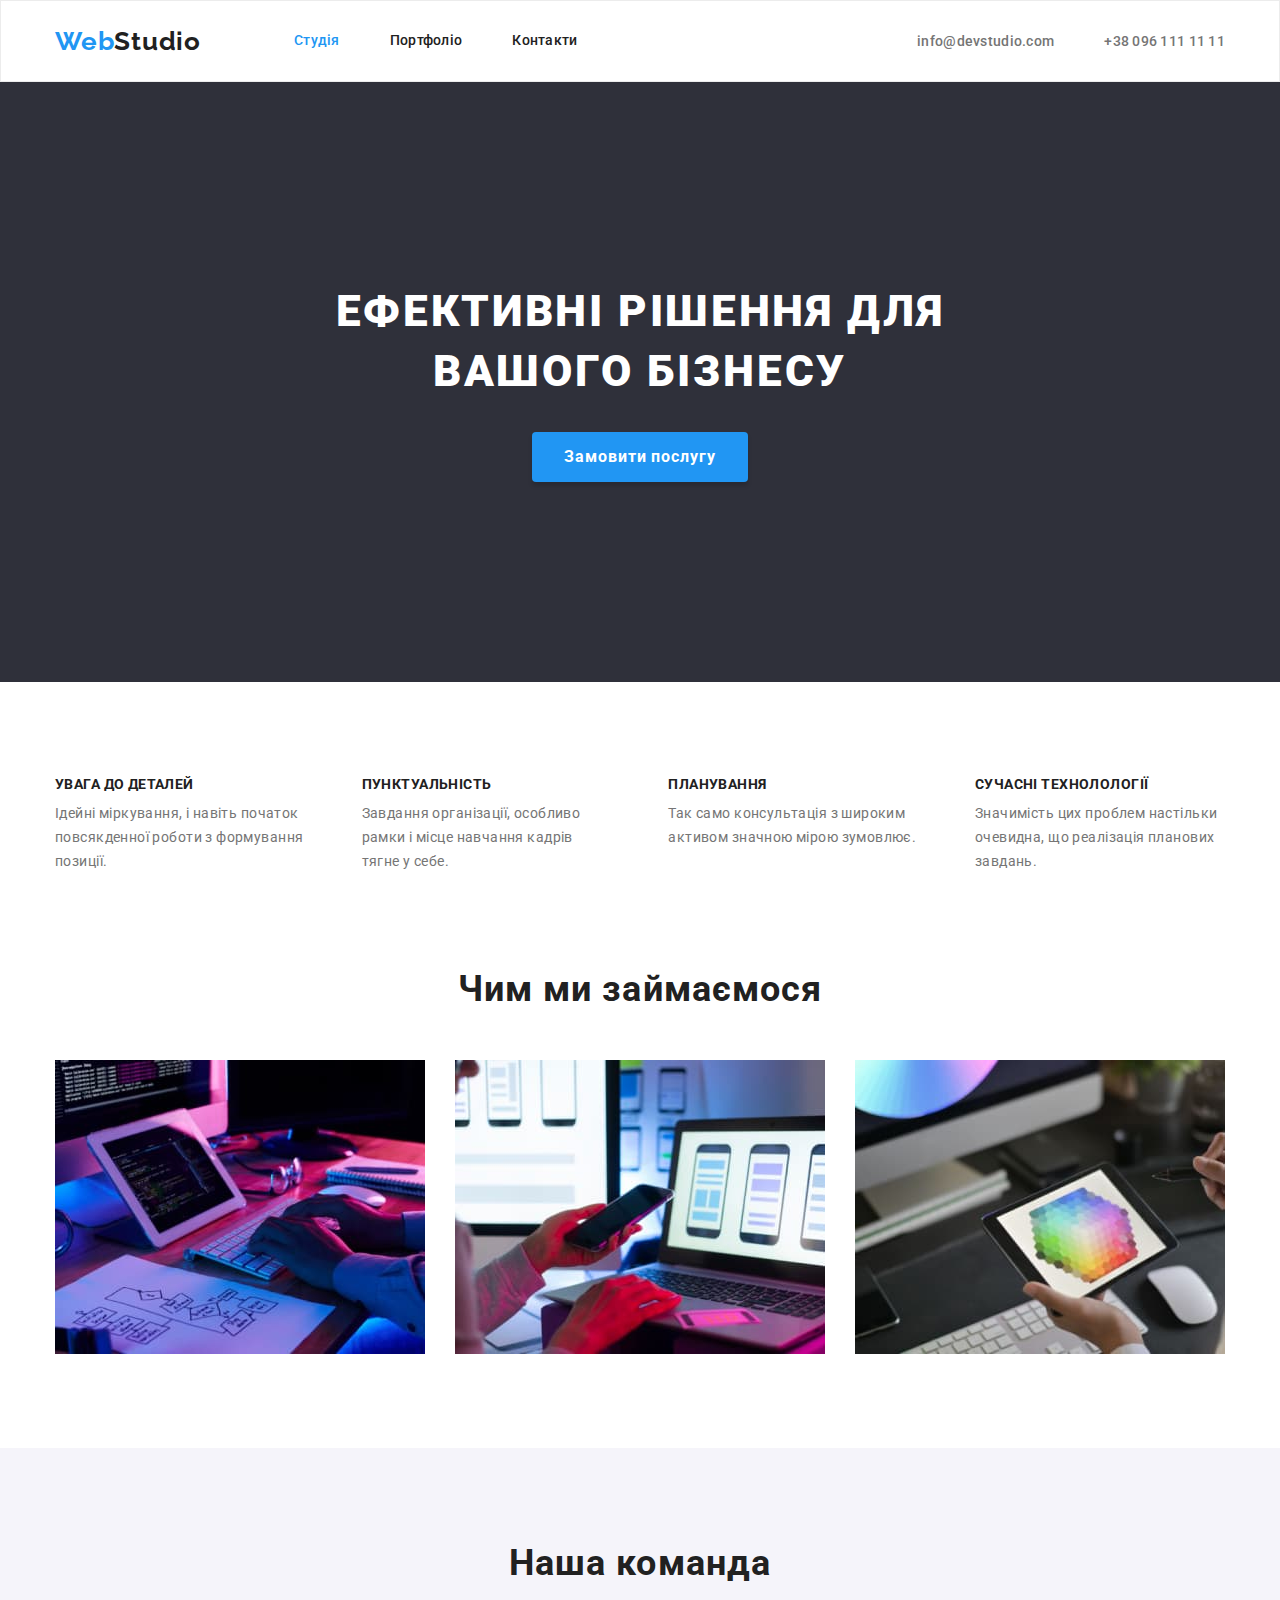
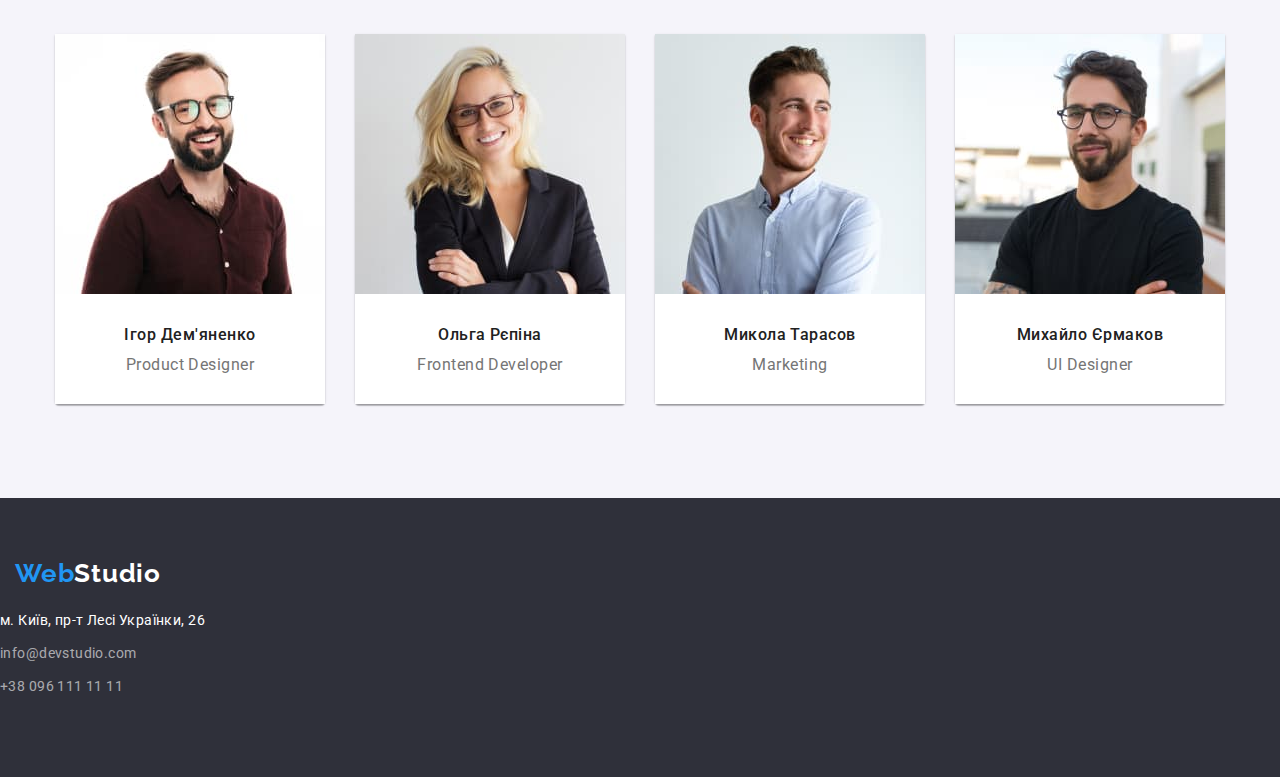
==== index.html @ 44d8d5f9 "Clone repo" ====
<!DOCTYPE html>
<html lang="uk">
  <head>
    <meta charset="UTF-8" />
    <meta http-equiv="X-UA-Compatible" content="IE=edge" />
    <meta name="viewport" content="width=device-width, initial-scale=1.0" />
    <title>WebStudio</title>
    <link rel="preconnect" href="https://fonts.googleapis.com" />
    <link rel="preconnect" href="https://fonts.gstatic.com" crossorigin />
    <link
      href="https://fonts.googleapis.com/css2?family=DotGothic16&family=PT+Sans+Narrow:wght@400;700&family=Raleway:wght@700&family=Roboto:wght@400;500;700;900&display=swap"
      rel="stylesheet"
    />
    <link
      rel="stylesheet"
      href="https://cdnjs.cloudflare.com/ajax/libs/modern-normalize/1.1.0/modern-normalize.min.css"
    />
    <link rel="stylesheet" href="./css/styles.css" />
  </head>

  <body>
    <!-- Шапка сайта -->
    <header class="page-header">
      <div class="container">
        <nav class="site-nav">
          <!-- Логотип -->
          <a href="./index.html" class="site-nav-logo"
            >Web<span class="site-nav-logo-studio">Studio</span></a
          >
          <!-- Навигация сайта-->
          <ul class="site-nav-list list">
            <li class="site-nav-item">
              <a href="./index.html" class="link current">Студія</a>
            </li>
            <li class="site-nav-item"><a href="./portfolio.html" class="link">Портфоліо</a></li>
            <li class="site-nav-item"><a href="/" class="link">Контакти</a></li>
          </ul>
        </nav>
        <!-- Контакты -->
        <ul class="contact-list list">
          <li class="contact-list-item">
            <a href="mailto:info@devstudio.com" class="link">info@devstudio.com</a>
          </li>
          <li class="contact-list-item">
            <a href="tel:+380961111111" class="link">+38 096 111 11 11</a>
          </li>
        </ul>
      </div>
    </header>

    <main>
      <!-- Герой -->

      <section class="hero">
        <div class="container">
          <h1 class="section-title">Ефективні рішення для вашого бізнесу</h1>
          <button type="button" class="hero-button">Замовити послугу</button>
        </div>
      </section>

      <!-- Преимущества -->

      <section class="benefits">
        <div class="container">
          <h2 class="section-title visually-hidden">Наші переваги</h2>
          <ul class="benefits-list list">
            <li class="benefits-item">
              <h3 class="title">Увага до деталей</h3>
              <p class="descr">
                Ідейні міркування, і навіть початок повсякденної роботи з формування позиції.
              </p>
            </li>
            <li class="benefits-item">
              <h3 class="title">Пунктуальність</h3>
              <p class="descr">
                Завдання організації, особливо рамки і місце навчання кадрів тягне у себе.
              </p>
            </li>
            <li class="benefits-item">
              <h3 class="title">Планування</h3>
              <p class="descr">Так само консультація з широким активом значною мірою зумовлює.</p>
            </li>
            <li class="benefits-item">
              <h3 class="title">Сучасні Технолології</h3>
              <p class="descr">
                Значимість цих проблем настільки очевидна, що реалізація планових завдань.
              </p>
            </li>
          </ul>
        </div>
      </section>

      <!-- О нас -->

      <section class="about">
        <div class="container">
          <h2 class="section-title">Чим ми займаємося</h2>
          <ul class="about-list list">
            <li>
              <img src="./images/img.jpg" width="370" alt="чоловік пише код" />
            </li>
            <li>
              <img src="./images/img1.jpg" width="370" alt="мобільні інтерфейси" />
            </li>
            <li>
              <img src="./images/img2.jpg" width="370" alt="людина обірає колір" />
            </li>
          </ul>
        </div>
      </section>

      <!-- Команда -->

      <section class="team">
        <div class="container">
          <h2 class="section-title">Наша команда</h2>
          <ul class="team-list list">
            <li class="team-list-item">
              <img
                src="./images/photo-team.jpg"
                class="team-img"
                width="270"
                alt="Ігор Дем'яненко"
              />
              <div class="team-card-text">
                <h3 class="title">Ігор Дем'яненко</h3>
                <p class="descr" lang="en">Product Designer</p>
              </div>
            </li>

            <li class="team-list-item">
              <img src="./images/photo-team1.jpg" class="team-img" width="270" alt="Ольга Рєпіна" />
              <div class="team-card-text">
                <h3 class="title">Ольга Рєпіна</h3>
                <p class="descr" lang="en">Frontend Developer</p>
              </div>
            </li>

            <li class="team-list-item">
              <img
                src="./images/photo-team2.jpg"
                class="team-img"
                width="270"
                alt="Микола Тарасов"
              />
              <div class="team-card-text">
                <h3 class="title">Микола Тарасов</h3>
                <p class="descr" lang="en">Marketing</p>
              </div>
            </li>

            <li class="team-list-item">
              <img
                src="./images/photo-team3.jpg"
                class="team-img"
                width="270"
                alt="Михайло Єрмаков"
              />
              <div class="team-card-text">
                <h3 class="title">Михайло Єрмаков</h3>
                <p class="descr" lang="en">UI Designer</p>
              </div>
            </li>
          </ul>
        </div>
      </section>
    </main>

    <!-- Подвал сайта -->

    <footer class="footer">
      <di v class="container">
        <a href="./index.html" class="footer-logo"
          >Web<span class="footer-logo-studio">Studio</span></a
        >
        <address class="address">
          <ul class="footer-nav-list list">
            <li class="footer-nav-item">
              <a
                href="https://goo.gl/maps/Brkv2MQzdbHGvLkJ7"
                target="_blank"
                rel="noopener noreferrer nofollow"
                class="link-address link"
                >м. Київ, пр-т Лесі Українки, 26</a
              >
            </li>
            <li class="footer-nav-item">
              <a class="link" href="mailto:info@devstudio.com">info@devstudio.com</a>
            </li>
            <li class="footer-nav-item">
              <a class="link" href="tel:+380961111111">+38 096 111 11 11</a>
            </li>
          </ul>
        </address>
      </div>
    </footer>
  </body>
</html>
---- css/styles.css ----
:root {
  --primary-bg-color--: #ffffff;
  --primary-text-color--: #212121;
  --secondary-text-color--: #757575;
  --accent-color--: #2196f3;
  --color-hero-section--: #2f303a;
  --white-color--: #ffffff;
  --footer-bg-color--: #2f303a;
  --header-border-color--: #ececec;
  --button-hover-color--: #188ce8;
  --color-team-section--: #f5f4fa;
}

body {
  background-color: var(--primary-bg-color--);
  font-family: 'Roboto', sans-serif;
  color: var(--primary-text-color--);
}

.container {
  max-width: 100%;
  width: 1200px;
  margin: 0 auto;
  padding-left: 15px;
  padding-right: 15px;
}

.list {
  list-style-type: none;
  margin: 0;
  padding: 0;
}

img {
  display: block;
  max-width: 100%;
  height: auto;
}

/* шапка сайта */
/* лого сайта */

.page-header {
  border-bottom: var(--header-border-color--);
  border: 1px solid var(--header-border-color--);
}
.page-header .container {
  display: flex;
  align-items: center;
}

.site-nav {
  display: flex;
  align-items: center;
}

.site-nav-logo {
  color: var(--accent-color--);
  text-decoration: none;
  font-family: 'Raleway', sans-serif;
  font-weight: 700;
  font-size: 26px;
  line-height: 1.19;
  letter-spacing: 0.03em;
}
.site-nav-logo-studio {
  color: var(--primary-text-color--);
}

/* навигация сайта */
.site-nav-list {
  display: flex;
  gap: 50px;
  margin-left: 93px;
}

.site-nav-item .link {
  display: block;
  padding: 32px 0;
  text-decoration: none;
  color: var(--primary-text-color--);
  font-weight: 500;
  font-size: 14px;
  line-height: 1.14;
  letter-spacing: 0.02em;
}

/* контакты в header */
.contact-list {
  display: flex;
  gap: 50px;
  margin-left: auto;
}

.contact-list .link {
  text-decoration: none;
  font-weight: 500;
  font-size: 14px;
  line-height: 1.14;
  letter-spacing: 0.02em;
  color: var(--secondary-text-color--);
  padding: 32px 0;
}

.site-nav-list .link:hover,
.contact-list .link:hover,
.site-nav-list .link:focus,
.contact-list .link:focus {
  color: var(--accent-color--);
}
.site-nav-list .link.current {
  color: var(--accent-color--);
}

/* Секция Hero */
.hero {
  background-color: var(--color-hero-section--);
  text-align: center;
  height: 600px;
  padding-top: 200px;
  padding-bottom: 200px;
}

.hero .section-title {
  width: 700px;
  font-weight: 900;
  font-size: 44px;
  line-height: 1.36;
  text-align: center;
  letter-spacing: 0.06em;
  text-transform: uppercase;
  color: var(--white-color--);
  margin: 0 auto 30px auto;
  margin-bottom: 30px;
}

.hero-button {
  font-family: inherit;
  font-weight: 700;
  font-size: 16px;
  line-height: 1.87;
  text-align: center;
  letter-spacing: 0.06em;
  color: var(--white-color--);
  background-color: var(--accent-color--);
  padding: 10px 32px;
  border-radius: 4px;
  border: 0;
  box-shadow: 0px 4px 4px rgba(0, 0, 0, 0.15);
}

.hero-button:hover,
.hero-button:focus {
  background-color: var(--button-hover-color--);
}

/* Заголовки секций */

.section-title {
  font-weight: 700;
  font-size: 36px;
  line-height: 1.17;
  text-align: center;
  letter-spacing: 0.03em;
  color: var(--primary-text-color--);
  margin-top: 0px;
}

/* Преимущества */

.benefits {
  padding-top: 94px;
  padding-bottom: 94px;
}

.visually-hidden {
  position: absolute;
  white-space: nowrap;
  width: 1px;
  height: 1px;
  overflow: hidden;
  border: 0;
  padding: 0;
  clip: rect(0 0 0 0);
  clip-path: inset(50%);
  margin: -1px;
}

.benefits-list {
  display: flex;
  justify-content: space-between;
}

.benefits .benefits-item {
  width: 250px;
}

.benefits-list .title {
  font-weight: 700;
  font-size: 14px;
  line-height: 1.17;
  letter-spacing: 0.03em;
  text-transform: uppercase;
  color: var(--primary-text-color--);
  margin-bottom: 10px;
  margin-top: 0;
}

.benefits-list .descr {
  font-size: 14px;
  line-height: 1.7;
  letter-spacing: 0.03em;
  color: var(--secondary-text-color--);
  margin-bottom: 0;
  margin-top: 0;
}

/* О нас */

.about {
  padding-bottom: 94px;
}

.about .section-title {
  margin-bottom: 50px;
}

.about-list {
  display: flex;
  justify-content: space-between;
}

/* Команда */

.team {
  padding-top: 94px;
  padding-bottom: 94px;
  background: var(--color-team-section--);
}

.team .section-title {
  margin-bottom: 50px;
}

.team-list {
  display: flex;
  justify-content: space-between;
}

.team .title {
  font-weight: 500;
  font-size: 16px;
  line-height: 1.35;
  text-align: center;
  letter-spacing: 0.03em;
  color: var(--primary-text-color--);
  margin-top: 0;
  margin-bottom: 10px;
}

.team .descr {
  font-size: 16px;
  line-height: 1.18;
  text-align: center;
  letter-spacing: 0.03em;
  color: var(--secondary-text-color--);
  margin-top: 0;
  margin-bottom: 0;
}

.team-card-text {
  background-color: #fff;
  padding: 30px 0;
}

.team-list-item {
  background-color: var(--white-color--);
  box-shadow: 0px 1px 3px rgba(0, 0, 0, 0.12), 0px 1px 1px rgba(0, 0, 0, 0.14),
    0px 2px 1px rgba(0, 0, 0, 0.2);
  border-radius: 0px 0px 4px 4px;
}

/* Подвал сайта */

.footer {
  background-color: var(--footer-bg-color--);
  padding-top: 60px;
  padding-bottom: 60px;
}

.footer-logo {
  color: var(--accent-color--);
  text-decoration: none;
  font-family: 'Raleway', sans-serif;
  font-weight: 700;
  font-size: 26px;
  line-height: 1.17;
  letter-spacing: 0.03em;
  display: inline-block;
  margin-top: 0;
  margin-bottom: 20px;
}
.footer-logo-studio {
  color: var(--white-color--);
  margin-top: 0;
}

.footer-nav-list {
  margin-top: 0;
  margin-bottom: 0;
}

.footer .footer-nav-item:not(:last-child) {
  margin-bottom: 9px;
}

.footer .link {
  font-style: normal;
  text-decoration: none;
  font-size: 14px;
  line-height: 1.71;
  letter-spacing: 0.03em;
  color: rgba(255, 255, 255, 0.6);
  display: inline-block;
  margin-top: 0;
}

.address .link-address {
  font-style: normal;
  font-weight: 400;
  font-size: 14px;
  line-height: 1.71;
  letter-spacing: 0.03em;
  color: var(--white-color--);
  text-decoration: none;
  margin-top: 0;
}

.footer-nav-list .link:hover,
.footer-nav-list .link:focus {
  color: var(--accent-color--);
}

/* Portfolio Page  */

.portfolio {
  padding-bottom: 94px;
  padding-top: 94px;
}

.button-list {
  list-style-type: none;
  display: flex;
  gap: 8px;
  justify-content: center;
  margin-top: 0;
  margin-bottom: 50px;
  padding-left: 0px;
}

.button-filter {
  font-family: inherit;
  font-weight: 500;
  font-size: 16px;
  line-height: 1.62;
  text-align: center;
  letter-spacing: 0.03em;
  color: var(--primary-text-color--);
  background-color: #f5f4fa;
  cursor: pointer;
  border: 1px solid transparent;
  border-radius: 4px;
  padding: 6px 22px;
}

.button-filter:hover,
.button-filter:focus {
  color: var(--white-color--);
  background-color: var(--accent-color--);
  box-shadow: 0px 3px 1px rgba(0, 0, 0, 0.1), 0px 1px 2px rgba(0, 0, 0, 0.08),
    0px 2px 2px rgba(0, 0, 0, 0.12);
  border-radius: 4px;
}

/* Card-list */

.card-list {
  display: flex;
  flex-wrap: wrap;
  gap: 30px;
  padding-left: 0px;
  margin: 0 -30px -30px 0;
}

.card-item {
  background: var(--primary-bg-color--);
  width: 370px;
}

.card-item .link {
  text-decoration: none;
}

.card-item .card-text {
  padding: 20px 24px;
  background: var(--primary-bg-color--);
  border: 1px solid #eeeeee;
  border-top: none;
}

.card-title {
  font-weight: 700;
  font-size: 18px;
  line-height: 2;
  letter-spacing: 0.06em;
  color: var(--primary-text-color--);
  margin-top: 0;
  margin-bottom: 4px;
}

.card-descr {
  font-size: 16px;
  line-height: 1.87;
  letter-spacing: 0.03em;
  color: var(--secondary-text-color--);
  margin: 0;
  padding: 0;
}
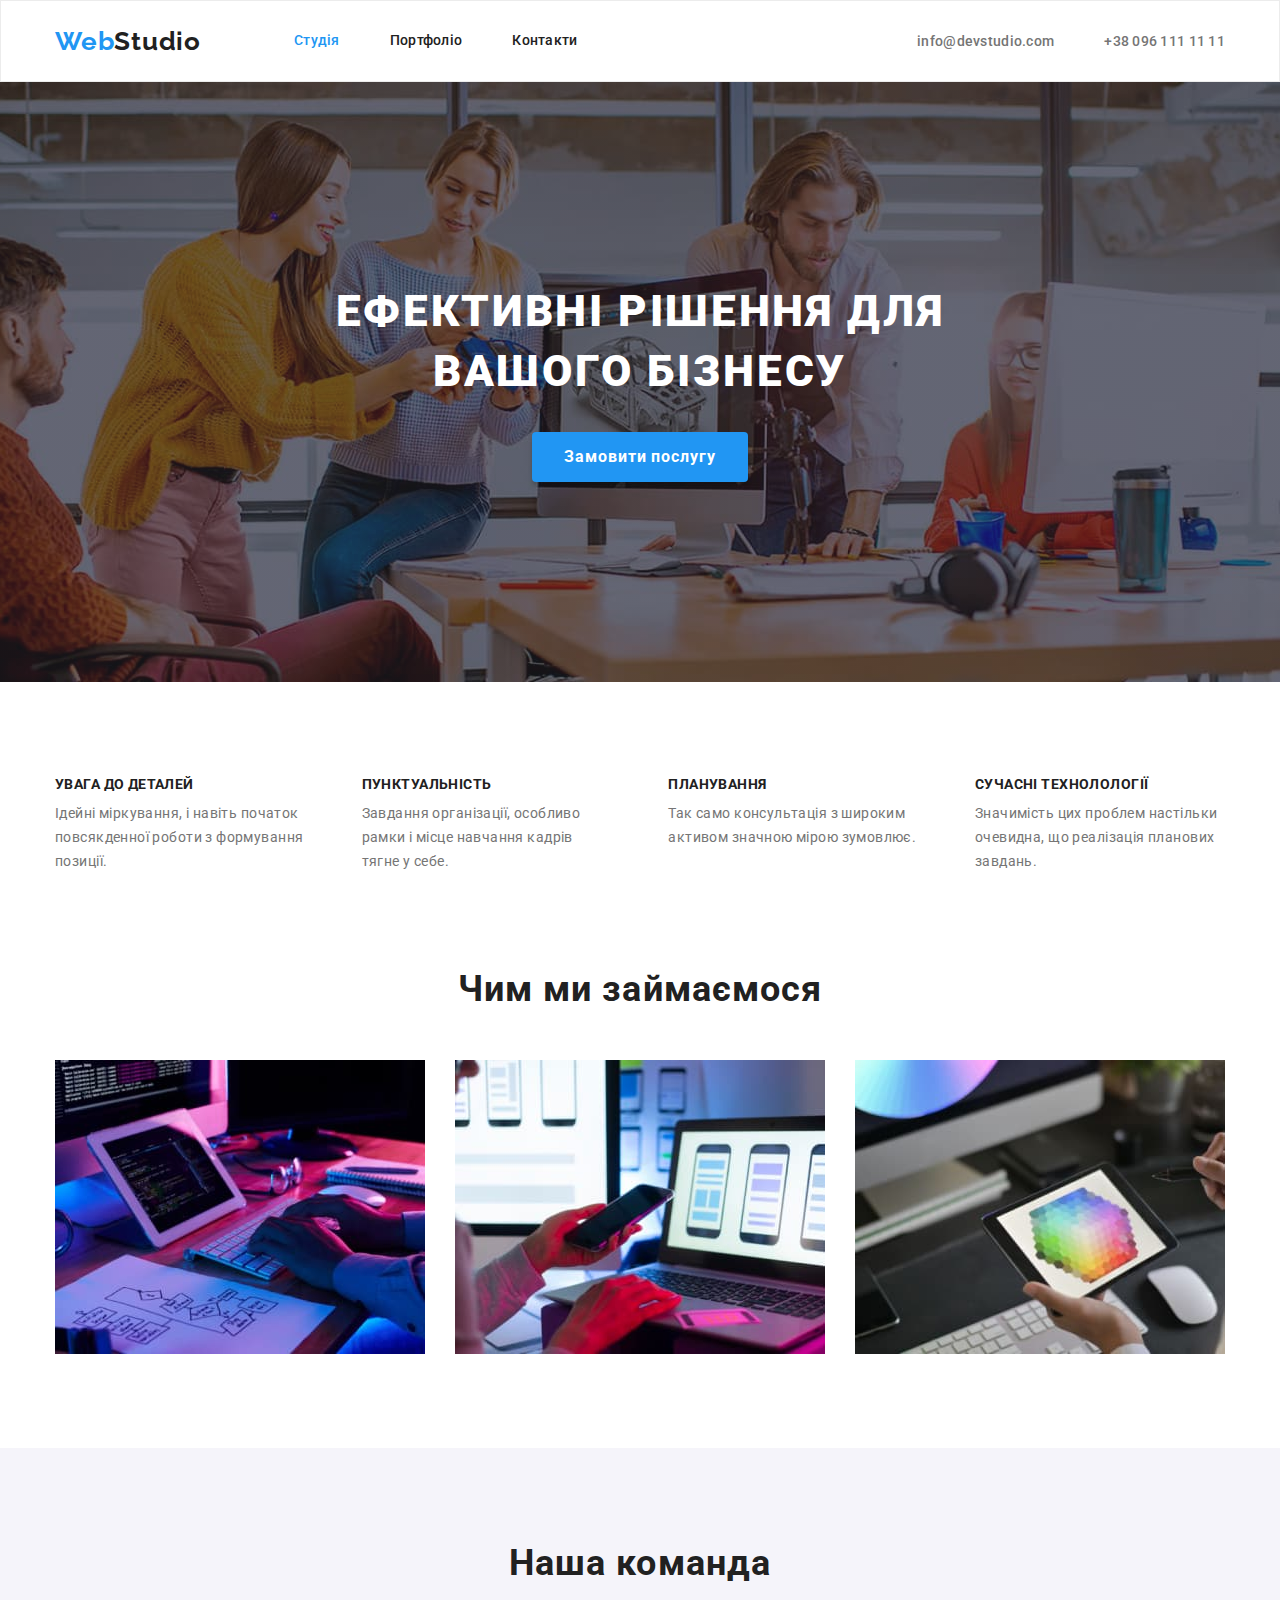
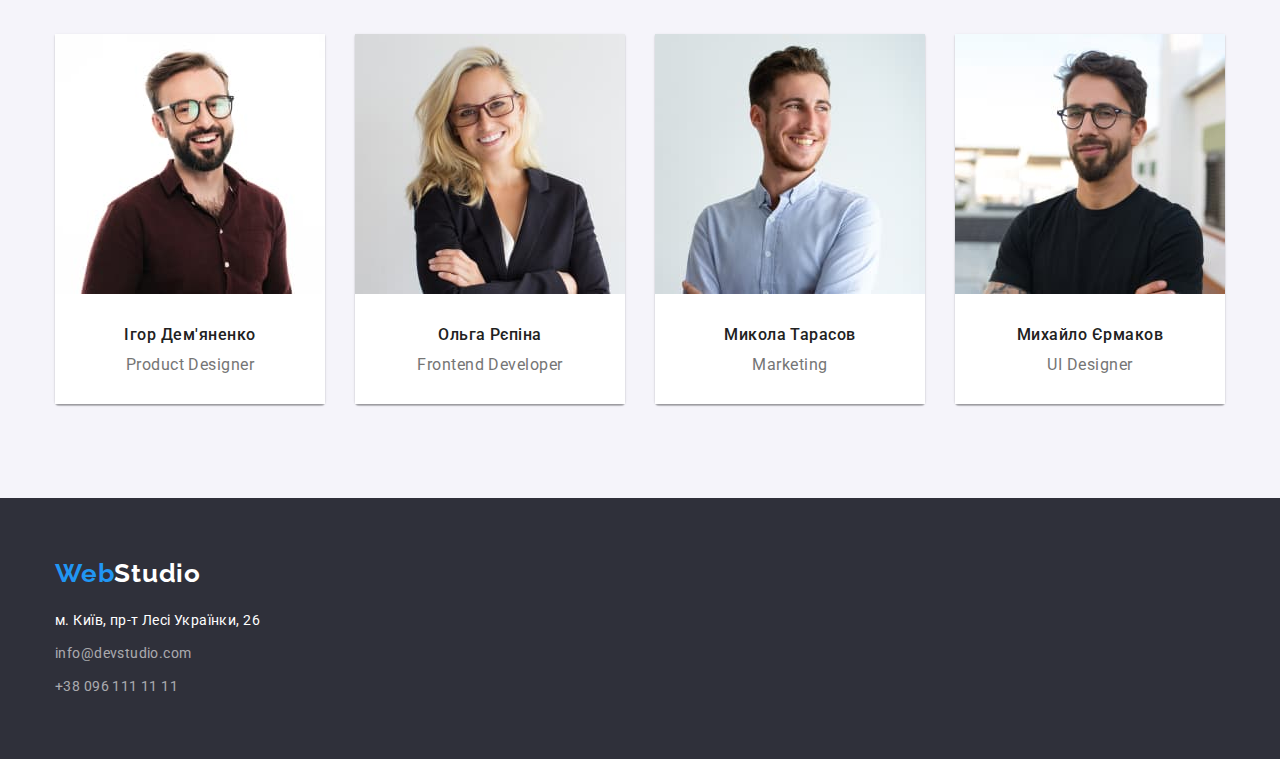
==== commit 66603797: "update hero-image" ====
--- a/index.html
+++ b/index.html
@@ -169,7 +169,7 @@
     <!-- Подвал сайта -->
 
     <footer class="footer">
-      <di v class="container">
+      <div class="container">
         <a href="./index.html" class="footer-logo"
           >Web<span class="footer-logo-studio">Studio</span></a
         >
--- a/css/styles.css
+++ b/css/styles.css
@@ -114,6 +114,11 @@
 
 /* Секция Hero */
 .hero {
+  background-image: linear-gradient(to right, rgba(47, 48, 58, 0.4), rgba(47, 48, 58, 0.4)),
+    url(../images/hero-Img.jpg);
+  background-size: cover;
+  background-position: center;
+  background-repeat: no-repeat;
   background-color: var(--color-hero-section--);
   text-align: center;
   height: 600px;
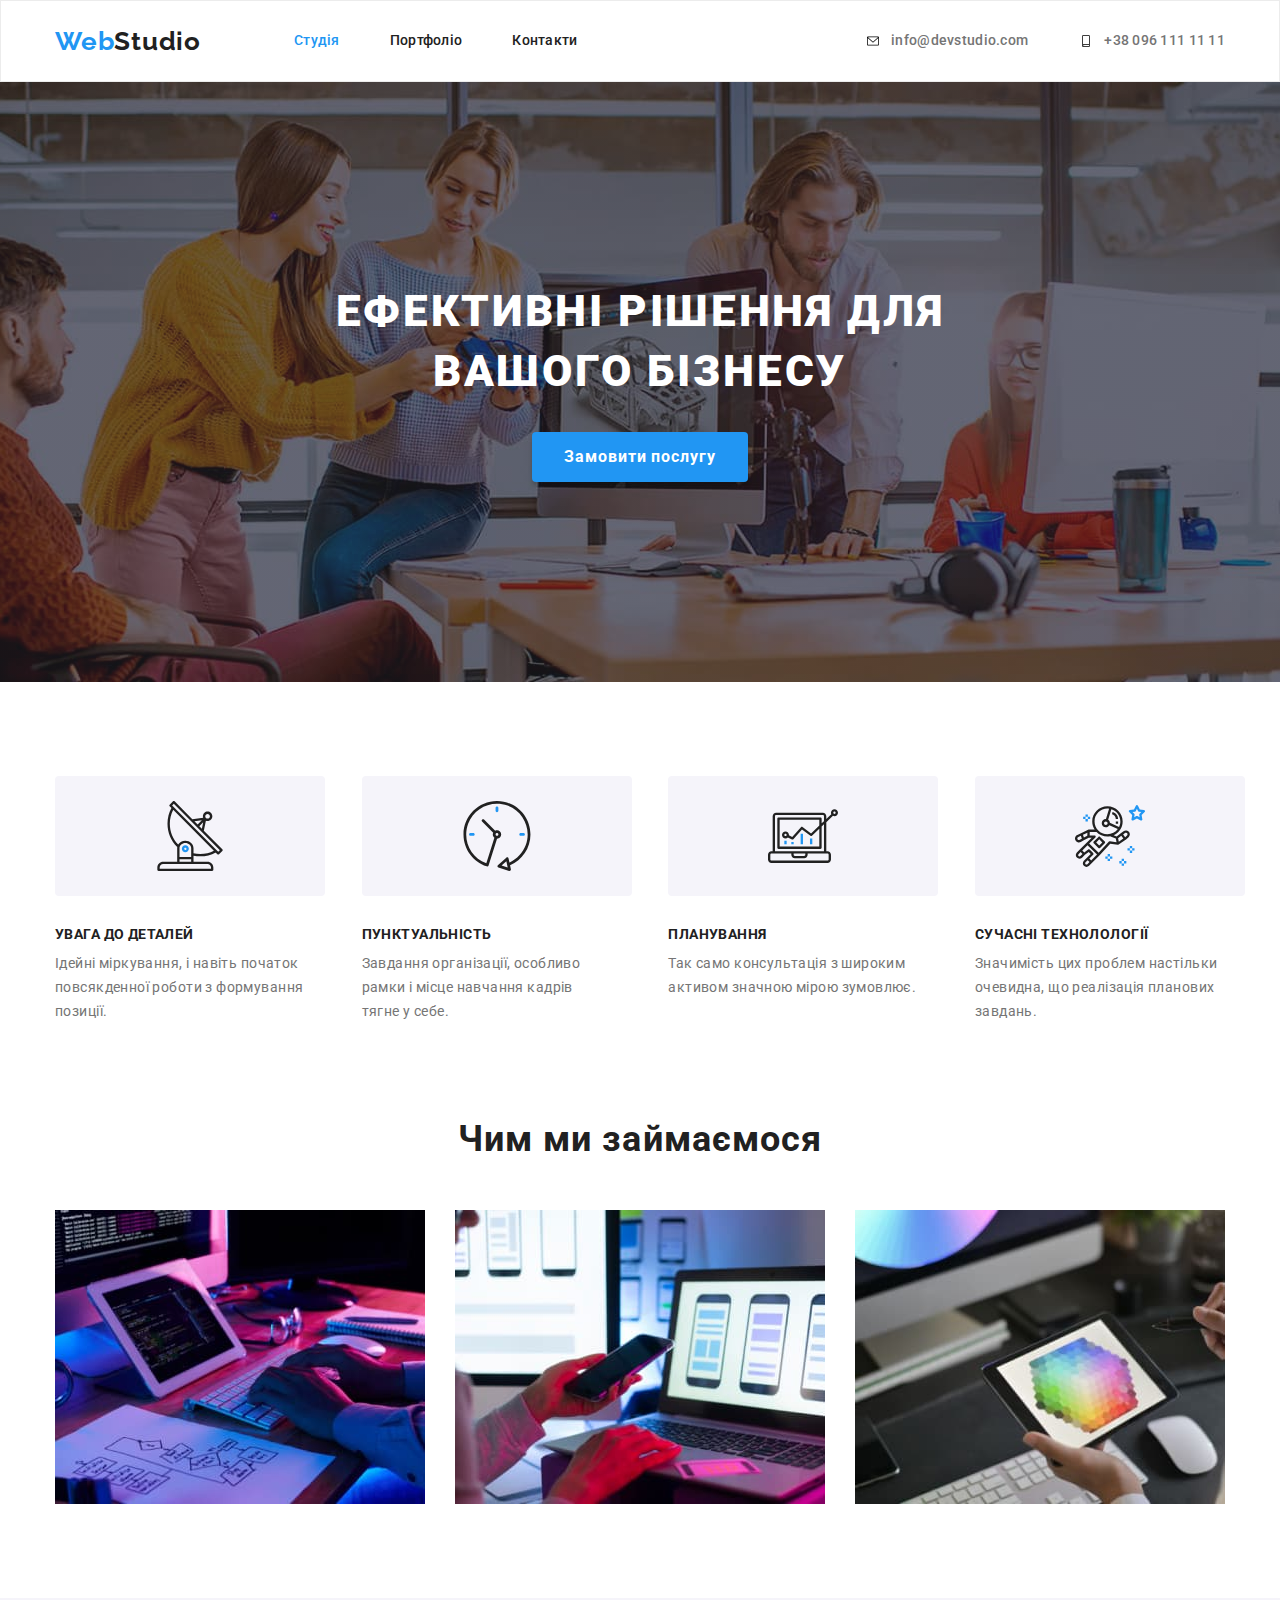
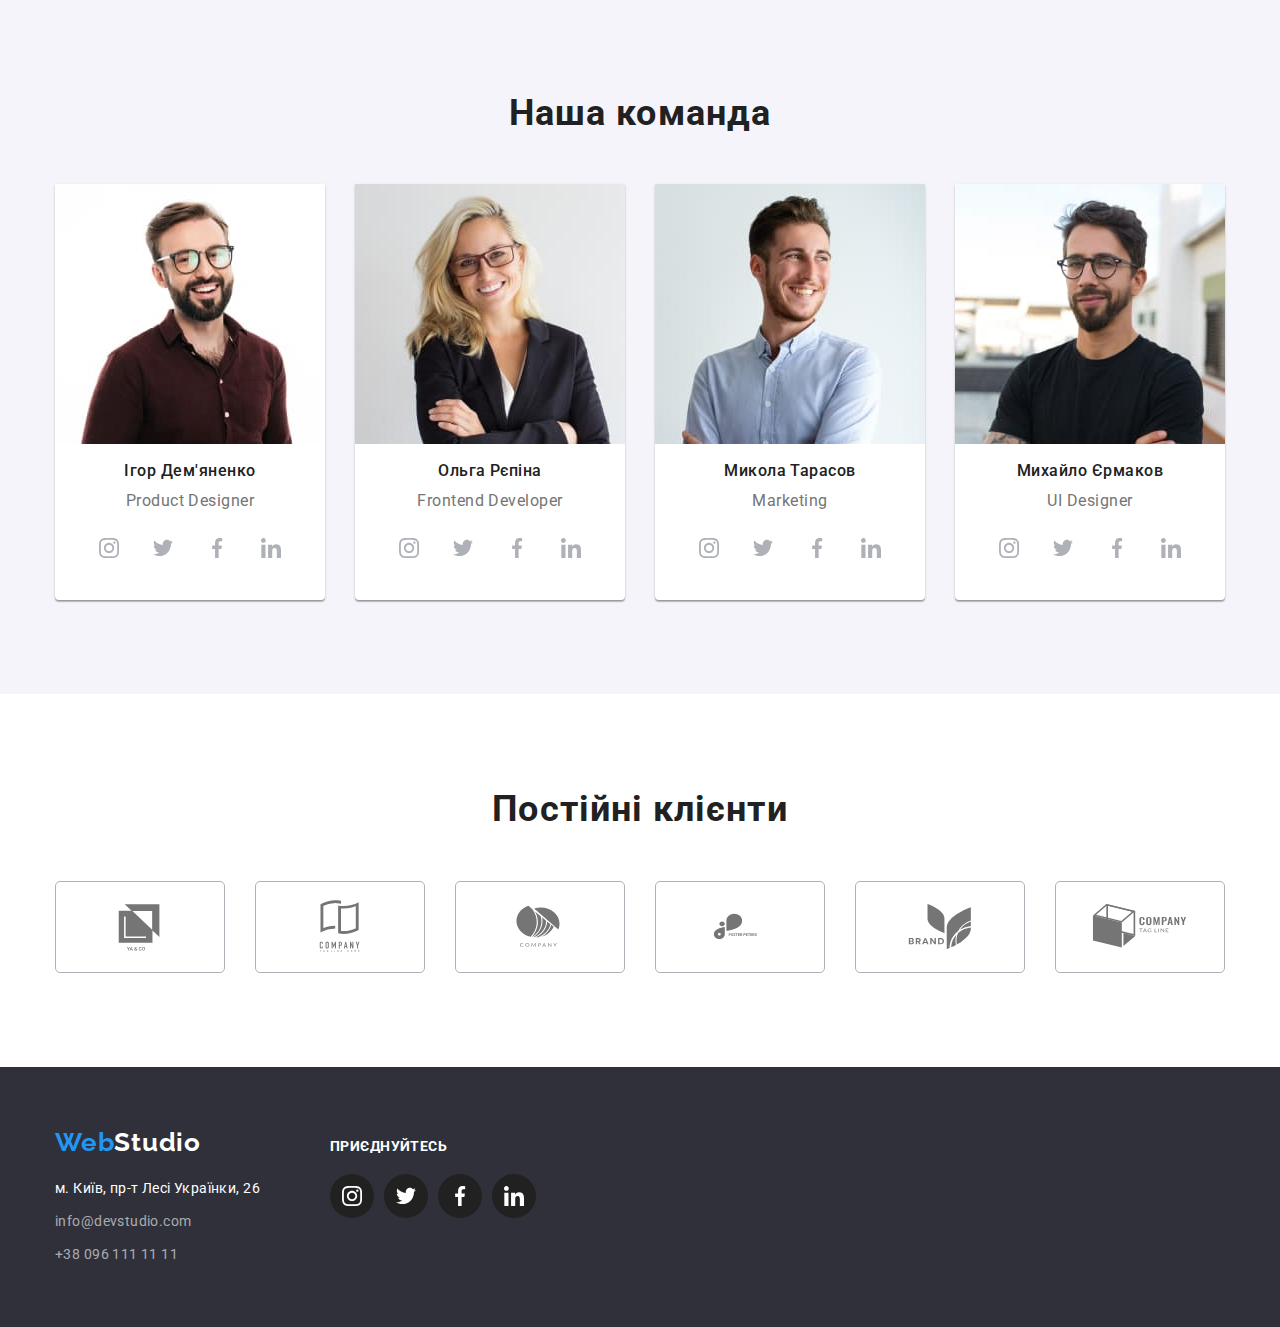
==== commit bf6efd5c: "create icon color" ====
--- a/index.html
+++ b/index.html
@@ -39,10 +39,18 @@
         <!-- Контакты -->
         <ul class="contact-list list">
           <li class="contact-list-item">
-            <a href="mailto:info@devstudio.com" class="link">info@devstudio.com</a>
+            <a href="mailto:info@devstudio.com" class="link">
+              <svg width="16" height="12" class="contact-icon">
+                <use href="./images/svg/icons.svg#icon-mail"></use></svg
+              >info@devstudio.com</a
+            >
           </li>
           <li class="contact-list-item">
-            <a href="tel:+380961111111" class="link">+38 096 111 11 11</a>
+            <a href="tel:+380961111111" class="link">
+              <svg width="16" height="12" class="contact-icon">
+                <use href="./images/svg/icons.svg#icon-tel"></use></svg
+              >+38 096 111 11 11</a
+            >
           </li>
         </ul>
       </div>
@@ -65,22 +73,42 @@
           <h2 class="section-title visually-hidden">Наші переваги</h2>
           <ul class="benefits-list list">
             <li class="benefits-item">
+              <div class="benefits-icon">
+                <svg width="70" height="70">
+                  <use href="./images/svg/icons.svg#icon-antenna"></use>
+                </svg>
+              </div>
               <h3 class="title">Увага до деталей</h3>
               <p class="descr">
                 Ідейні міркування, і навіть початок повсякденної роботи з формування позиції.
               </p>
             </li>
             <li class="benefits-item">
+              <div class="benefits-icon">
+                <svg width="70" height="70">
+                  <use href="./images/svg/icons.svg#icon-clock"></use>
+                </svg>
+              </div>
               <h3 class="title">Пунктуальність</h3>
               <p class="descr">
                 Завдання організації, особливо рамки і місце навчання кадрів тягне у себе.
               </p>
             </li>
             <li class="benefits-item">
+              <div class="benefits-icon">
+                <svg width="70" height="70">
+                  <use href="./images/svg/icons.svg#icon-diagram"></use>
+                </svg>
+              </div>
               <h3 class="title">Планування</h3>
               <p class="descr">Так само консультація з широким активом значною мірою зумовлює.</p>
             </li>
             <li class="benefits-item">
+              <div class="benefits-icon">
+                <svg width="70" height="70">
+                  <use href="./images/svg/icons.svg#icon-astronaut"></use>
+                </svg>
+              </div>
               <h3 class="title">Сучасні Технолології</h3>
               <p class="descr">
                 Значимість цих проблем настільки очевидна, що реалізація планових завдань.
@@ -126,6 +154,37 @@
                 <h3 class="title">Ігор Дем'яненко</h3>
                 <p class="descr" lang="en">Product Designer</p>
               </div>
+
+              <ul class="social-list link">
+                <li class="list">
+                  <a href="#" class="social-link link">
+                    <svg width="20" height="20" class="social-icon">
+                      <use href="./images/svg/icons.svg#icon-instagram"></use>
+                    </svg>
+                  </a>
+                </li>
+                <li class="list">
+                  <a href="#" class="social-link link">
+                    <svg width="20" height="20" class="social-icon">
+                      <use href="./images/svg/icons.svg#icon-twitter"></use>
+                    </svg>
+                  </a>
+                </li>
+                <li class="list">
+                  <a href="#" class="social-link link">
+                    <svg width="20" height="20" class="social-icon">
+                      <use href="./images/svg/icons.svg#icon-facebook"></use>
+                    </svg>
+                  </a>
+                </li>
+                <li class="list">
+                  <a href="#" class="social-link link">
+                    <svg width="20" height="20" class="social-icon">
+                      <use href="./images/svg/icons.svg#icon-linkedin"></use>
+                    </svg>
+                  </a>
+                </li>
+              </ul>
             </li>
 
             <li class="team-list-item">
@@ -134,6 +193,37 @@
                 <h3 class="title">Ольга Рєпіна</h3>
                 <p class="descr" lang="en">Frontend Developer</p>
               </div>
+
+              <ul class="social-list link">
+                <li class="list">
+                  <a href="#" class="social-link link">
+                    <svg width="20" height="20" class="social-icon">
+                      <use href="./images/svg/icons.svg#icon-instagram"></use>
+                    </svg>
+                  </a>
+                </li>
+                <li class="list">
+                  <a href="#" class="social-link link">
+                    <svg width="20" height="20" class="social-icon">
+                      <use href="./images/svg/icons.svg#icon-twitter"></use>
+                    </svg>
+                  </a>
+                </li>
+                <li class="list">
+                  <a href="#" class="social-link link">
+                    <svg width="20" height="20" class="social-icon">
+                      <use href="./images/svg/icons.svg#icon-facebook"></use>
+                    </svg>
+                  </a>
+                </li>
+                <li class="list">
+                  <a href="#" class="social-link link">
+                    <svg width="20" height="20" class="social-icon">
+                      <use href="./images/svg/icons.svg#icon-linkedin"></use>
+                    </svg>
+                  </a>
+                </li>
+              </ul>
             </li>
 
             <li class="team-list-item">
@@ -147,6 +237,37 @@
                 <h3 class="title">Микола Тарасов</h3>
                 <p class="descr" lang="en">Marketing</p>
               </div>
+
+              <ul class="social-list link">
+                <li class="list">
+                  <a href="#" class="social-link link">
+                    <svg width="20" height="20" class="social-icon">
+                      <use href="./images/svg/icons.svg#icon-instagram"></use>
+                    </svg>
+                  </a>
+                </li>
+                <li class="list">
+                  <a href="#" class="social-link link">
+                    <svg width="20" height="20" class="social-icon">
+                      <use href="./images/svg/icons.svg#icon-twitter"></use>
+                    </svg>
+                  </a>
+                </li>
+                <li class="list">
+                  <a href="#" class="social-link link">
+                    <svg width="20" height="20" class="social-icon">
+                      <use href="./images/svg/icons.svg#icon-facebook"></use>
+                    </svg>
+                  </a>
+                </li>
+                <li class="list">
+                  <a href="#" class="social-link link">
+                    <svg width="20" height="20" class="social-icon">
+                      <use href="./images/svg/icons.svg#icon-linkedin"></use>
+                    </svg>
+                  </a>
+                </li>
+              </ul>
             </li>
 
             <li class="team-list-item">
@@ -160,6 +281,90 @@
                 <h3 class="title">Михайло Єрмаков</h3>
                 <p class="descr" lang="en">UI Designer</p>
               </div>
+
+              <ul class="social-list link">
+                <li class="list">
+                  <a href="#" class="social-link link">
+                    <svg width="20" height="20" class="social-icon">
+                      <use href="./images/svg/icons.svg#icon-instagram"></use>
+                    </svg>
+                  </a>
+                </li>
+                <li class="list">
+                  <a href="#" class="social-link link">
+                    <svg width="20" height="20" class="social-icon">
+                      <use href="./images/svg/icons.svg#icon-twitter"></use>
+                    </svg>
+                  </a>
+                </li>
+                <li class="list">
+                  <a href="#" class="social-link link">
+                    <svg width="20" height="20" class="social-icon">
+                      <use href="./images/svg/icons.svg#icon-facebook"></use>
+                    </svg>
+                  </a>
+                </li>
+                <li class="list">
+                  <a href="#" class="social-link link">
+                    <svg width="20" height="20" class="social-icon">
+                      <use href="./images/svg/icons.svg#icon-linkedin"></use>
+                    </svg>
+                  </a>
+                </li>
+              </ul>
+            </li>
+          </ul>
+        </div>
+      </section>
+
+      <!-- Клиенты -->
+
+      <section class="clients">
+        <div class="container">
+          <h2 class="section-title">Постійні клієнти</h2>
+
+          <ul class="clients-list list">
+            <li>
+              <a href="#" class="clients-box link">
+                <svg width="106" height="60" class="clients-img">
+                  <use href="./images/svg/icons.svg#icon-client1"></use>
+                </svg>
+              </a>
+            </li>
+            <li>
+              <a href="#" class="clients-box link">
+                <svg width="106" height="60" class="">
+                  <use href="./images/svg/icons.svg#icon-client2"></use>
+                </svg>
+              </a>
+            </li>
+            <li>
+              <a href="#" class="clients-box link">
+                <svg width="106" height="60" class="">
+                  <use href="./images/svg/icons.svg#icon-client3"></use>
+                </svg>
+              </a>
+            </li>
+            <li>
+              <a href="#" class="clients-box link">
+                <svg width="106" height="60" class="">
+                  <use href="./images/svg/icons.svg#icon-client4"></use>
+                </svg>
+              </a>
+            </li>
+            <li>
+              <a href="#" class="clients-box link">
+                <svg width="106" height="60" class="">
+                  <use href="./images/svg/icons.svg#icon-client5"></use>
+                </svg>
+              </a>
+            </li>
+            <li>
+              <a href="#" class="clients-box link">
+                <svg width="106" height="60" class="">
+                  <use href="./images/svg/icons.svg#icon-client6"></use>
+                </svg>
+              </a>
             </li>
           </ul>
         </div>
@@ -170,28 +375,64 @@
 
     <footer class="footer">
       <div class="container">
-        <a href="./index.html" class="footer-logo"
-          >Web<span class="footer-logo-studio">Studio</span></a
-        >
-        <address class="address">
-          <ul class="footer-nav-list list">
-            <li class="footer-nav-item">
-              <a
-                href="https://goo.gl/maps/Brkv2MQzdbHGvLkJ7"
-                target="_blank"
-                rel="noopener noreferrer nofollow"
-                class="link-address link"
-                >м. Київ, пр-т Лесі Українки, 26</a
-              >
-            </li>
-            <li class="footer-nav-item">
-              <a class="link" href="mailto:info@devstudio.com">info@devstudio.com</a>
-            </li>
-            <li class="footer-nav-item">
-              <a class="link" href="tel:+380961111111">+38 096 111 11 11</a>
-            </li>
-          </ul>
-        </address>
+        <div>
+          <a href="./index.html" class="footer-logo"
+            >Web<span class="footer-logo-studio">Studio</span></a
+          >
+          <address class="address">
+            <ul class="footer-nav-list list">
+              <li class="footer-nav-item">
+                <a
+                  href="https://goo.gl/maps/Brkv2MQzdbHGvLkJ7"
+                  target="_blank"
+                  rel="noopener noreferrer nofollow"
+                  class="link-address link"
+                  >м. Київ, пр-т Лесі Українки, 26</a
+                >
+              </li>
+              <li class="footer-nav-item">
+                <a class="link" href="mailto:info@devstudio.com">info@devstudio.com</a>
+              </li>
+              <li class="footer-nav-item">
+                <a class="link" href="tel:+380961111111">+38 096 111 11 11</a>
+              </li>
+            </ul>
+          </address>
+        </div>
+
+        <div>
+          <h4 class="footer-social-title">приєднуйтесь</h4>
+          <ul class="footer-social-list">
+            <li class="list">
+              <a href="#" class="footer-social-item">
+                <svg width="20" height="20" class="social-icon">
+                  <use href="./images/svg/icons.svg#icon-instagram"></use>
+                </svg>
+              </a>
+            </li>
+            <li class="list">
+              <a href="#" class="footer-social-item">
+                <svg width="20" height="20" class="social-icon">
+                  <use href="./images/svg/icons.svg#icon-twitter"></use>
+                </svg>
+              </a>
+            </li>
+            <li class="list">
+              <a href="#" class="footer-social-item">
+                <svg width="20" height="20" class="social-icon">
+                  <use href="./images/svg/icons.svg#icon-facebook"></use>
+                </svg>
+              </a>
+            </li>
+            <li class="list">
+              <a href="#" class="footer-social-item">
+                <svg width="20" height="20" class="social-icon">
+                  <use href="./images/svg/icons.svg#icon-linkedin"></use>
+                </svg>
+              </a>
+            </li>
+          </ul>
+        </div>
       </div>
     </footer>
   </body>
--- a/css/styles.css
+++ b/css/styles.css
@@ -9,6 +9,7 @@
   --header-border-color--: #ececec;
   --button-hover-color--: #188ce8;
   --color-team-section--: #f5f4fa;
+  --icon-color--: #afb1b8;
 }
 
 body {
@@ -31,6 +32,11 @@
   padding: 0;
 }
 
+ul {
+  padding: 0;
+  margin: 0;
+}
+
 img {
   display: block;
   max-width: 100%;
@@ -90,9 +96,13 @@
   display: flex;
   gap: 50px;
   margin-left: auto;
+  align-items: center;
 }
 
 .contact-list .link {
+  display: flex;
+  align-items: center;
+  gap: 10px;
   text-decoration: none;
   font-weight: 500;
   font-size: 14px;
@@ -107,6 +117,7 @@
 .site-nav-list .link:focus,
 .contact-list .link:focus {
   color: var(--accent-color--);
+  fill: currentColor;
 }
 .site-nav-list .link.current {
   color: var(--accent-color--);
@@ -200,6 +211,17 @@
   width: 250px;
 }
 
+.benefits-icon {
+  width: 270px;
+  height: 120px;
+  margin-bottom: 30px;
+  background-color: var(--color-team-section--);
+  display: flex;
+  align-items: center;
+  justify-content: center;
+  border-radius: 4px;
+}
+
 .benefits-list .title {
   font-weight: 700;
   font-size: 14px;
@@ -275,7 +297,7 @@
 
 .team-card-text {
   background-color: #fff;
-  padding: 30px 0;
+  padding: 16px 0;
 }
 
 .team-list-item {
@@ -283,6 +305,64 @@
   box-shadow: 0px 1px 3px rgba(0, 0, 0, 0.12), 0px 1px 1px rgba(0, 0, 0, 0.14),
     0px 2px 1px rgba(0, 0, 0, 0.2);
   border-radius: 0px 0px 4px 4px;
+  padding-bottom: 30px;
+}
+
+/* social */
+
+.social-list {
+  display: flex;
+  gap: 10px;
+  align-items: center;
+  justify-content: center;
+}
+
+.social-link {
+  width: 44px;
+  height: 44px;
+  border-radius: 50%;
+  display: flex;
+  align-items: center;
+  justify-content: center;
+  fill: var(--icon-color--);
+}
+
+.social-link:hover {
+  background-color: var(--accent-color--);
+  fill: var(--primary-bg-color--);
+}
+
+/* Клиенты */
+
+.clients {
+  padding: 94px 0 94px;
+}
+
+.section-title {
+  margin-bottom: 50px;
+}
+
+.clients-list {
+  display: flex;
+  align-items: center;
+  justify-content: center;
+  gap: 30px;
+}
+
+.clients-box {
+  width: 170px;
+  height: 92px;
+  border: 1px solid #afb1b8;
+  border-radius: 5px;
+  display: flex;
+  align-items: center;
+  justify-content: center;
+  fill: var(--secondary-text-color--);
+}
+
+.clients-box:hover {
+  border-color: var(--accent-color--);
+  fill: var(--accent-color--);
 }
 
 /* Подвал сайта */
@@ -293,6 +373,12 @@
   padding-bottom: 60px;
 }
 
+.footer > .container {
+  display: flex;
+  align-items: baseline;
+  gap: 70px;
+}
+
 .footer-logo {
   color: var(--accent-color--);
   text-decoration: none;
@@ -344,6 +430,39 @@
 .footer-nav-list .link:hover,
 .footer-nav-list .link:focus {
   color: var(--accent-color--);
+}
+
+.footer-social-title {
+  font-weight: 700;
+  font-size: 14px;
+  line-height: 16px;
+  letter-spacing: 0.03em;
+  text-transform: uppercase;
+  color: var(--white-color--);
+  margin: 0;
+  margin-bottom: 20px;
+}
+
+.footer-social-list {
+  display: flex;
+  align-items: center;
+  justify-content: center;
+  gap: 10px;
+}
+
+.footer-social-item {
+  width: 44px;
+  height: 44px;
+  border-radius: 50%;
+  display: flex;
+  align-items: center;
+  justify-content: center;
+  background-color: var(--primary-text-color--);
+  fill: var(--primary-bg-color--);
+}
+
+.footer-social-item:hover {
+  background-color: var(--accent-color--);
 }
 
 /* Portfolio Page  */
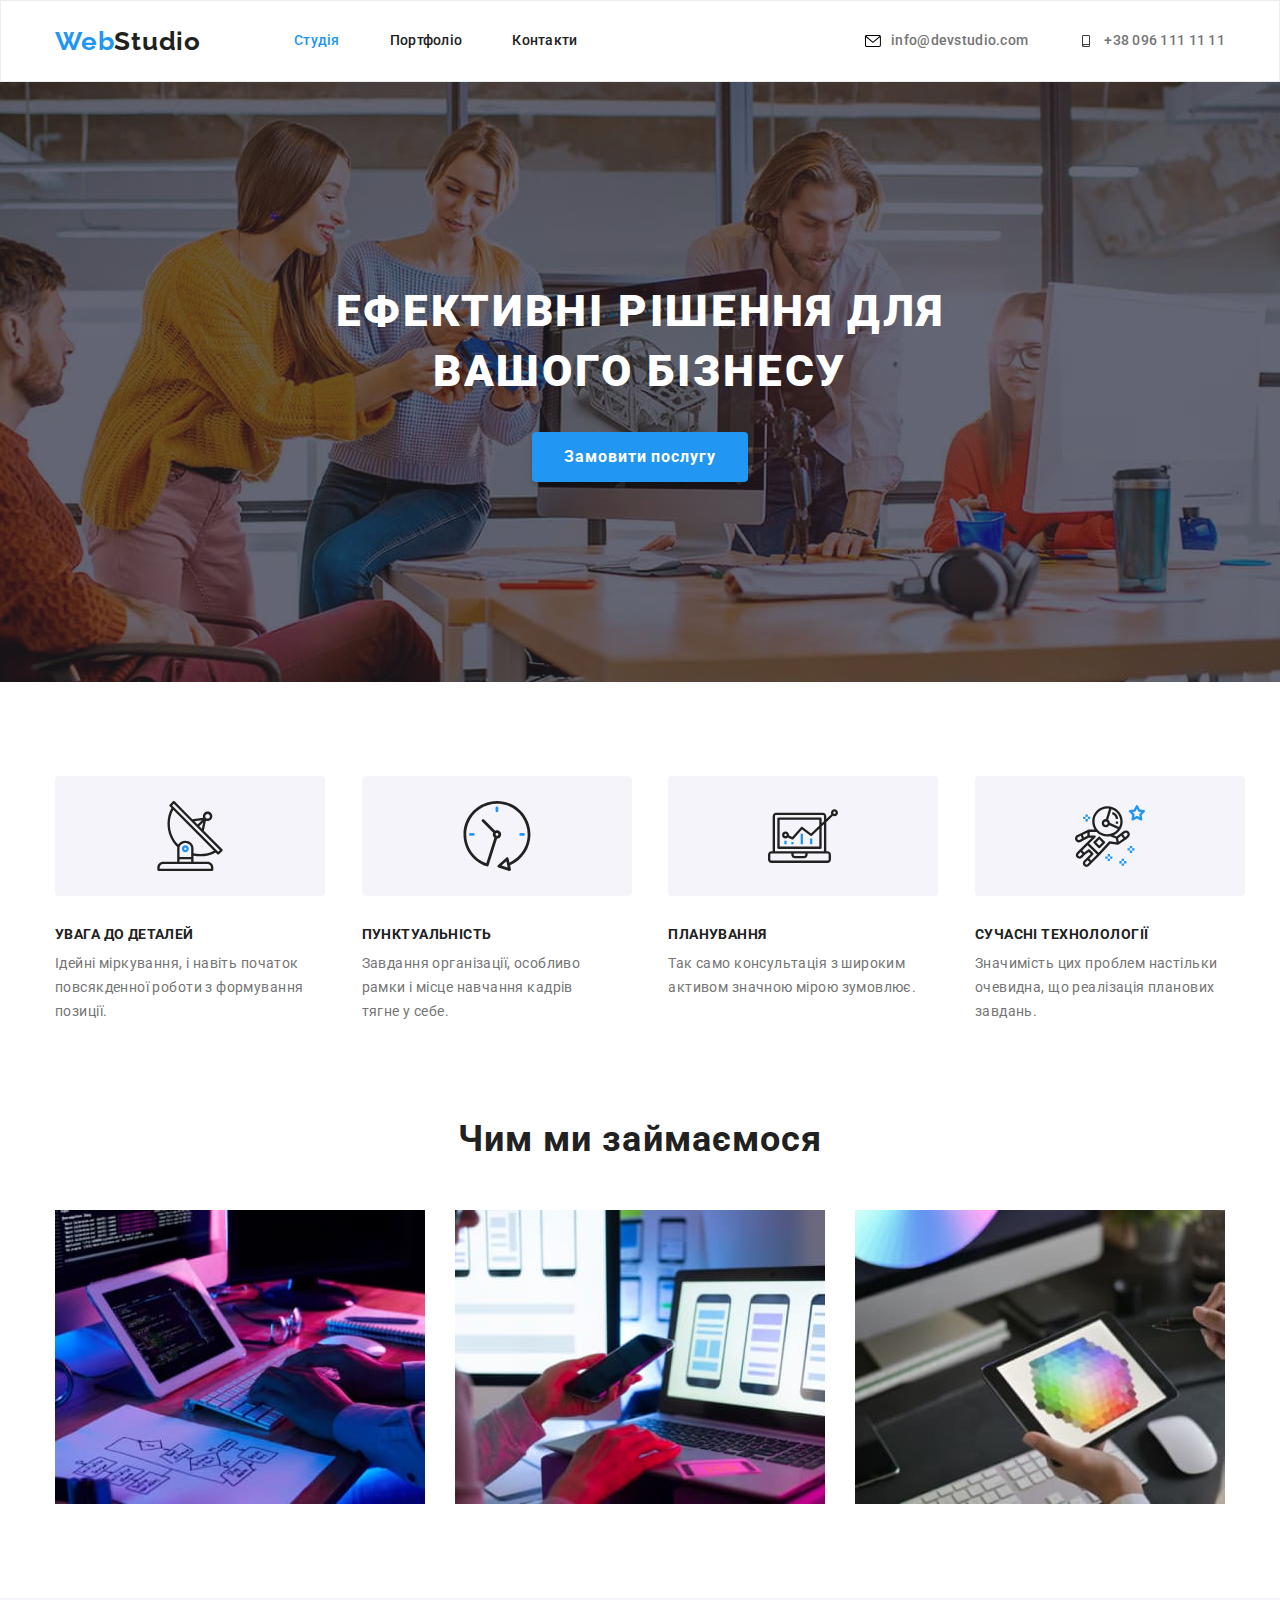
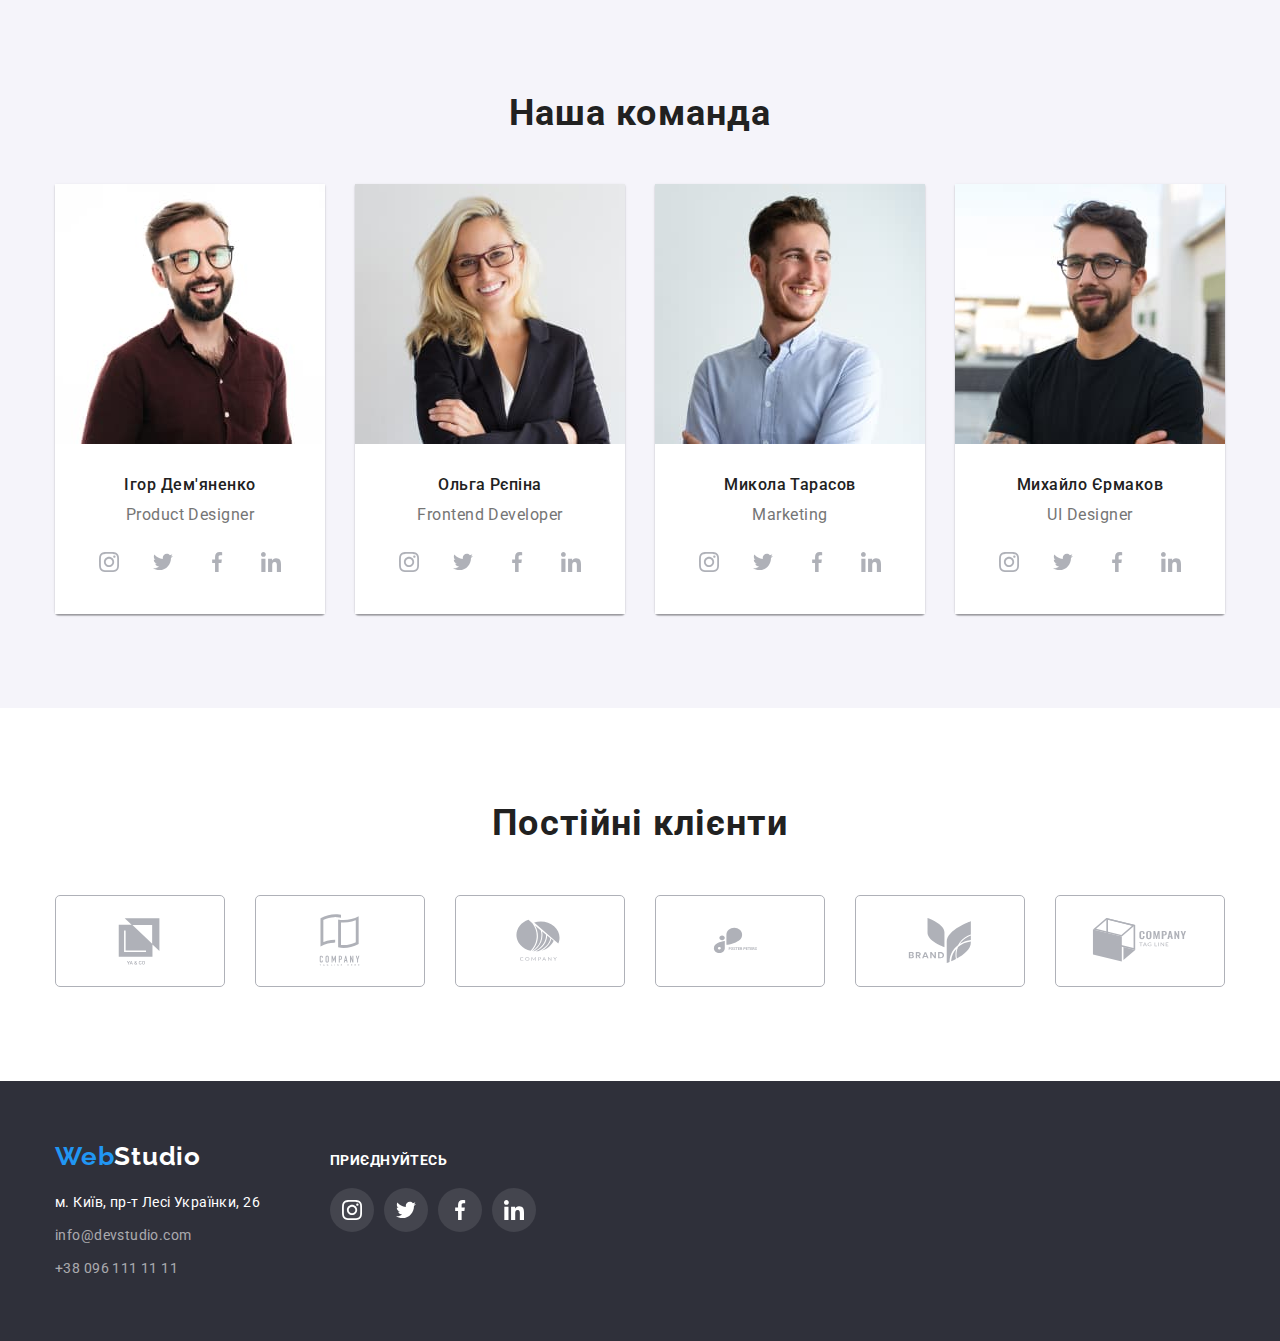
==== commit eec40c6d: "update hw mentor" ====
--- a/index.html
+++ b/index.html
@@ -24,7 +24,7 @@
       <div class="container">
         <nav class="site-nav">
           <!-- Логотип -->
-          <a href="./index.html" class="site-nav-logo"
+          <a href="./index.html" class="site-nav-logo link"
             >Web<span class="site-nav-logo-studio">Studio</span></a
           >
           <!-- Навигация сайта-->
@@ -41,14 +41,14 @@
           <li class="contact-list-item">
             <a href="mailto:info@devstudio.com" class="link">
               <svg width="16" height="12" class="contact-icon">
-                <use href="./images/svg/icons.svg#icon-mail"></use></svg
+                <use href="./images/svg/icons.svg#icon-email"></use></svg
               >info@devstudio.com</a
             >
           </li>
           <li class="contact-list-item">
             <a href="tel:+380961111111" class="link">
               <svg width="16" height="12" class="contact-icon">
-                <use href="./images/svg/icons.svg#icon-tel"></use></svg
+                <use href="./images/svg/icons.svg#icon-phone"></use></svg
               >+38 096 111 11 11</a
             >
           </li>
@@ -153,38 +153,37 @@
               <div class="team-card-text">
                 <h3 class="title">Ігор Дем'яненко</h3>
                 <p class="descr" lang="en">Product Designer</p>
-              </div>
-
-              <ul class="social-list link">
-                <li class="list">
-                  <a href="#" class="social-link link">
-                    <svg width="20" height="20" class="social-icon">
-                      <use href="./images/svg/icons.svg#icon-instagram"></use>
-                    </svg>
-                  </a>
-                </li>
-                <li class="list">
-                  <a href="#" class="social-link link">
-                    <svg width="20" height="20" class="social-icon">
-                      <use href="./images/svg/icons.svg#icon-twitter"></use>
-                    </svg>
-                  </a>
-                </li>
-                <li class="list">
-                  <a href="#" class="social-link link">
-                    <svg width="20" height="20" class="social-icon">
-                      <use href="./images/svg/icons.svg#icon-facebook"></use>
-                    </svg>
-                  </a>
-                </li>
-                <li class="list">
-                  <a href="#" class="social-link link">
-                    <svg width="20" height="20" class="social-icon">
-                      <use href="./images/svg/icons.svg#icon-linkedin"></use>
-                    </svg>
-                  </a>
-                </li>
-              </ul>
+                <ul class="social-list link">
+                  <li class="list">
+                    <a href="#" class="social-link link">
+                      <svg width="20" height="20" class="social-icon">
+                        <use href="./images/svg/icons.svg#icon-instagram"></use>
+                      </svg>
+                    </a>
+                  </li>
+                  <li class="list">
+                    <a href="#" class="social-link link">
+                      <svg width="20" height="20" class="social-icon">
+                        <use href="./images/svg/icons.svg#icon-twitter"></use>
+                      </svg>
+                    </a>
+                  </li>
+                  <li class="list">
+                    <a href="#" class="social-link link">
+                      <svg width="20" height="20" class="social-icon">
+                        <use href="./images/svg/icons.svg#icon-facebook"></use>
+                      </svg>
+                    </a>
+                  </li>
+                  <li class="list">
+                    <a href="#" class="social-link link">
+                      <svg width="20" height="20" class="social-icon">
+                        <use href="./images/svg/icons.svg#icon-linkedin"></use>
+                      </svg>
+                    </a>
+                  </li>
+                </ul>
+              </div>
             </li>
 
             <li class="team-list-item">
@@ -192,38 +191,37 @@
               <div class="team-card-text">
                 <h3 class="title">Ольга Рєпіна</h3>
                 <p class="descr" lang="en">Frontend Developer</p>
-              </div>
-
-              <ul class="social-list link">
-                <li class="list">
-                  <a href="#" class="social-link link">
-                    <svg width="20" height="20" class="social-icon">
-                      <use href="./images/svg/icons.svg#icon-instagram"></use>
-                    </svg>
-                  </a>
-                </li>
-                <li class="list">
-                  <a href="#" class="social-link link">
-                    <svg width="20" height="20" class="social-icon">
-                      <use href="./images/svg/icons.svg#icon-twitter"></use>
-                    </svg>
-                  </a>
-                </li>
-                <li class="list">
-                  <a href="#" class="social-link link">
-                    <svg width="20" height="20" class="social-icon">
-                      <use href="./images/svg/icons.svg#icon-facebook"></use>
-                    </svg>
-                  </a>
-                </li>
-                <li class="list">
-                  <a href="#" class="social-link link">
-                    <svg width="20" height="20" class="social-icon">
-                      <use href="./images/svg/icons.svg#icon-linkedin"></use>
-                    </svg>
-                  </a>
-                </li>
-              </ul>
+                <ul class="social-list link">
+                  <li class="list">
+                    <a href="#" class="social-link link">
+                      <svg width="20" height="20" class="social-icon">
+                        <use href="./images/svg/icons.svg#icon-instagram"></use>
+                      </svg>
+                    </a>
+                  </li>
+                  <li class="list">
+                    <a href="#" class="social-link link">
+                      <svg width="20" height="20" class="social-icon">
+                        <use href="./images/svg/icons.svg#icon-twitter"></use>
+                      </svg>
+                    </a>
+                  </li>
+                  <li class="list">
+                    <a href="#" class="social-link link">
+                      <svg width="20" height="20" class="social-icon">
+                        <use href="./images/svg/icons.svg#icon-facebook"></use>
+                      </svg>
+                    </a>
+                  </li>
+                  <li class="list">
+                    <a href="#" class="social-link link">
+                      <svg width="20" height="20" class="social-icon">
+                        <use href="./images/svg/icons.svg#icon-linkedin"></use>
+                      </svg>
+                    </a>
+                  </li>
+                </ul>
+              </div>
             </li>
 
             <li class="team-list-item">
@@ -236,38 +234,37 @@
               <div class="team-card-text">
                 <h3 class="title">Микола Тарасов</h3>
                 <p class="descr" lang="en">Marketing</p>
-              </div>
-
-              <ul class="social-list link">
-                <li class="list">
-                  <a href="#" class="social-link link">
-                    <svg width="20" height="20" class="social-icon">
-                      <use href="./images/svg/icons.svg#icon-instagram"></use>
-                    </svg>
-                  </a>
-                </li>
-                <li class="list">
-                  <a href="#" class="social-link link">
-                    <svg width="20" height="20" class="social-icon">
-                      <use href="./images/svg/icons.svg#icon-twitter"></use>
-                    </svg>
-                  </a>
-                </li>
-                <li class="list">
-                  <a href="#" class="social-link link">
-                    <svg width="20" height="20" class="social-icon">
-                      <use href="./images/svg/icons.svg#icon-facebook"></use>
-                    </svg>
-                  </a>
-                </li>
-                <li class="list">
-                  <a href="#" class="social-link link">
-                    <svg width="20" height="20" class="social-icon">
-                      <use href="./images/svg/icons.svg#icon-linkedin"></use>
-                    </svg>
-                  </a>
-                </li>
-              </ul>
+                <ul class="social-list link">
+                  <li class="list">
+                    <a href="#" class="social-link link">
+                      <svg width="20" height="20" class="social-icon">
+                        <use href="./images/svg/icons.svg#icon-instagram"></use>
+                      </svg>
+                    </a>
+                  </li>
+                  <li class="list">
+                    <a href="#" class="social-link link">
+                      <svg width="20" height="20" class="social-icon">
+                        <use href="./images/svg/icons.svg#icon-twitter"></use>
+                      </svg>
+                    </a>
+                  </li>
+                  <li class="list">
+                    <a href="#" class="social-link link">
+                      <svg width="20" height="20" class="social-icon">
+                        <use href="./images/svg/icons.svg#icon-facebook"></use>
+                      </svg>
+                    </a>
+                  </li>
+                  <li class="list">
+                    <a href="#" class="social-link link">
+                      <svg width="20" height="20" class="social-icon">
+                        <use href="./images/svg/icons.svg#icon-linkedin"></use>
+                      </svg>
+                    </a>
+                  </li>
+                </ul>
+              </div>
             </li>
 
             <li class="team-list-item">
@@ -280,38 +277,37 @@
               <div class="team-card-text">
                 <h3 class="title">Михайло Єрмаков</h3>
                 <p class="descr" lang="en">UI Designer</p>
-              </div>
-
-              <ul class="social-list link">
-                <li class="list">
-                  <a href="#" class="social-link link">
-                    <svg width="20" height="20" class="social-icon">
-                      <use href="./images/svg/icons.svg#icon-instagram"></use>
-                    </svg>
-                  </a>
-                </li>
-                <li class="list">
-                  <a href="#" class="social-link link">
-                    <svg width="20" height="20" class="social-icon">
-                      <use href="./images/svg/icons.svg#icon-twitter"></use>
-                    </svg>
-                  </a>
-                </li>
-                <li class="list">
-                  <a href="#" class="social-link link">
-                    <svg width="20" height="20" class="social-icon">
-                      <use href="./images/svg/icons.svg#icon-facebook"></use>
-                    </svg>
-                  </a>
-                </li>
-                <li class="list">
-                  <a href="#" class="social-link link">
-                    <svg width="20" height="20" class="social-icon">
-                      <use href="./images/svg/icons.svg#icon-linkedin"></use>
-                    </svg>
-                  </a>
-                </li>
-              </ul>
+                <ul class="social-list link">
+                  <li class="list">
+                    <a href="#" class="social-link link">
+                      <svg width="20" height="20" class="social-icon">
+                        <use href="./images/svg/icons.svg#icon-instagram"></use>
+                      </svg>
+                    </a>
+                  </li>
+                  <li class="list">
+                    <a href="#" class="social-link link">
+                      <svg width="20" height="20" class="social-icon">
+                        <use href="./images/svg/icons.svg#icon-twitter"></use>
+                      </svg>
+                    </a>
+                  </li>
+                  <li class="list">
+                    <a href="#" class="social-link link">
+                      <svg width="20" height="20" class="social-icon">
+                        <use href="./images/svg/icons.svg#icon-facebook"></use>
+                      </svg>
+                    </a>
+                  </li>
+                  <li class="list">
+                    <a href="#" class="social-link link">
+                      <svg width="20" height="20" class="social-icon">
+                        <use href="./images/svg/icons.svg#icon-linkedin"></use>
+                      </svg>
+                    </a>
+                  </li>
+                </ul>
+              </div>
             </li>
           </ul>
         </div>
@@ -401,7 +397,7 @@
         </div>
 
         <div>
-          <h4 class="footer-social-title">приєднуйтесь</h4>
+          <p class="footer-social-title">приєднуйтесь</p>
           <ul class="footer-social-list">
             <li class="list">
               <a href="#" class="footer-social-item">
--- a/css/styles.css
+++ b/css/styles.css
@@ -10,6 +10,7 @@
   --button-hover-color--: #188ce8;
   --color-team-section--: #f5f4fa;
   --icon-color--: #afb1b8;
+  --footer-background-icon-color: rgba(255, 255, 255, 0.1);
 }
 
 body {
@@ -32,6 +33,10 @@
   padding: 0;
 }
 
+.link {
+  text-decoration: none;
+}
+
 ul {
   padding: 0;
   margin: 0;
@@ -62,7 +67,6 @@
 
 .site-nav-logo {
   color: var(--accent-color--);
-  text-decoration: none;
   font-family: 'Raleway', sans-serif;
   font-weight: 700;
   font-size: 26px;
@@ -119,7 +123,7 @@
   color: var(--accent-color--);
   fill: currentColor;
 }
-.site-nav-list .link.current {
+.site-nav-list .current {
   color: var(--accent-color--);
 }
 
@@ -135,6 +139,8 @@
   height: 600px;
   padding-top: 200px;
   padding-bottom: 200px;
+  max-width: 1600px;
+  margin: 0 auto;
 }
 
 .hero .section-title {
@@ -292,12 +298,12 @@
   letter-spacing: 0.03em;
   color: var(--secondary-text-color--);
   margin-top: 0;
-  margin-bottom: 0;
+  margin-bottom: 16px;
 }
 
 .team-card-text {
   background-color: #fff;
-  padding: 16px 0;
+  padding: 30px;
 }
 
 .team-list-item {
@@ -305,7 +311,6 @@
   box-shadow: 0px 1px 3px rgba(0, 0, 0, 0.12), 0px 1px 1px rgba(0, 0, 0, 0.14),
     0px 2px 1px rgba(0, 0, 0, 0.2);
   border-radius: 0px 0px 4px 4px;
-  padding-bottom: 30px;
 }
 
 /* social */
@@ -327,7 +332,8 @@
   fill: var(--icon-color--);
 }
 
-.social-link:hover {
+.social-link:hover,
+.social-link:focus {
   background-color: var(--accent-color--);
   fill: var(--primary-bg-color--);
 }
@@ -357,10 +363,11 @@
   display: flex;
   align-items: center;
   justify-content: center;
-  fill: var(--secondary-text-color--);
-}
-
-.clients-box:hover {
+  fill: var(--icon-color--);
+}
+
+.clients-box:hover,
+.clients-box:focus {
   border-color: var(--accent-color--);
   fill: var(--accent-color--);
 }
@@ -435,7 +442,7 @@
 .footer-social-title {
   font-weight: 700;
   font-size: 14px;
-  line-height: 16px;
+  line-height: 1.14;
   letter-spacing: 0.03em;
   text-transform: uppercase;
   color: var(--white-color--);
@@ -457,11 +464,12 @@
   display: flex;
   align-items: center;
   justify-content: center;
-  background-color: var(--primary-text-color--);
+  background-color: var(--footer-background-icon-color);
   fill: var(--primary-bg-color--);
 }
 
-.footer-social-item:hover {
+.footer-social-item:hover,
+.footer-social-item:focus {
   background-color: var(--accent-color--);
 }
 
@@ -521,10 +529,6 @@
   width: 370px;
 }
 
-.card-item .link {
-  text-decoration: none;
-}
-
 .card-item .card-text {
   padding: 20px 24px;
   background: var(--primary-bg-color--);
@@ -550,3 +554,10 @@
   margin: 0;
   padding: 0;
 }
+
+.card-link:hover,
+.card-link:focus {
+  display: block;
+  box-shadow: 0px 1px 1px rgba(0, 0, 0, 0.12), 0px 4px 4px rgba(0, 0, 0, 0.06),
+    1px 4px 6px rgba(0, 0, 0, 0.16);
+}
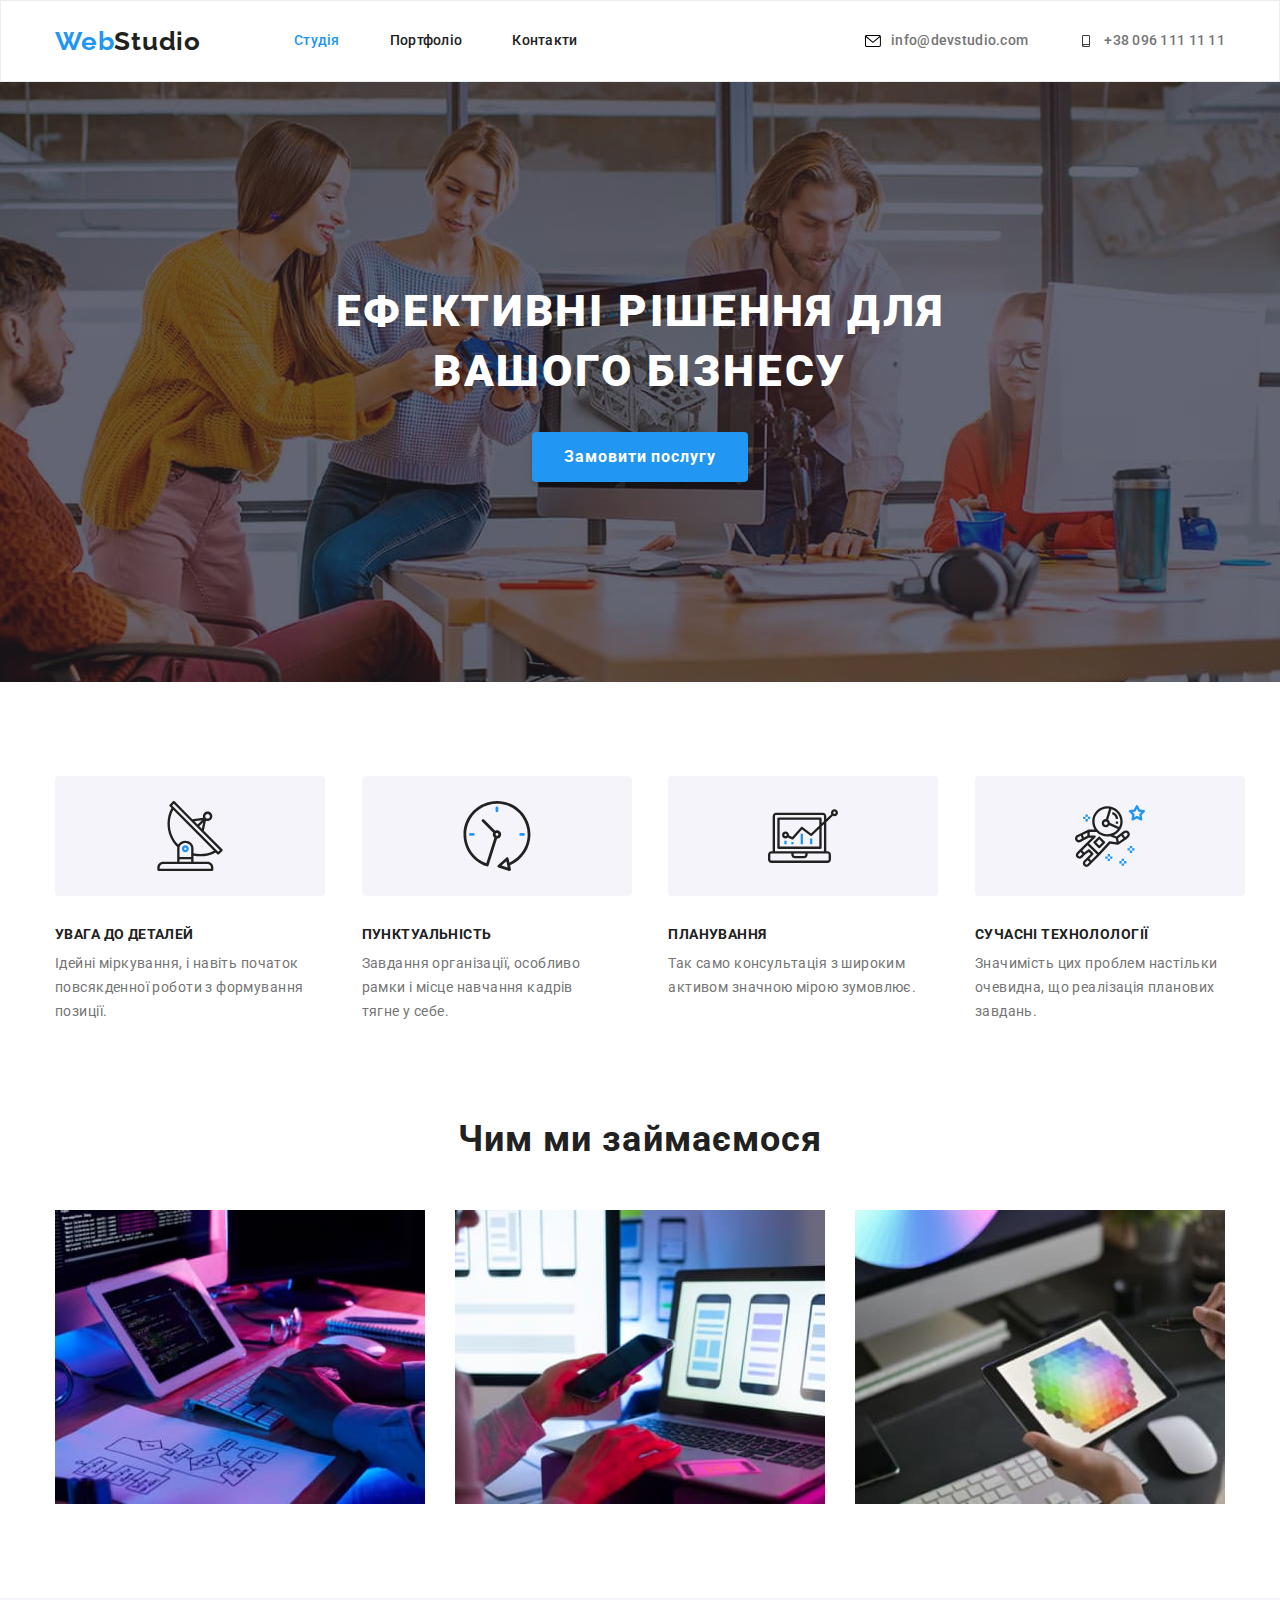
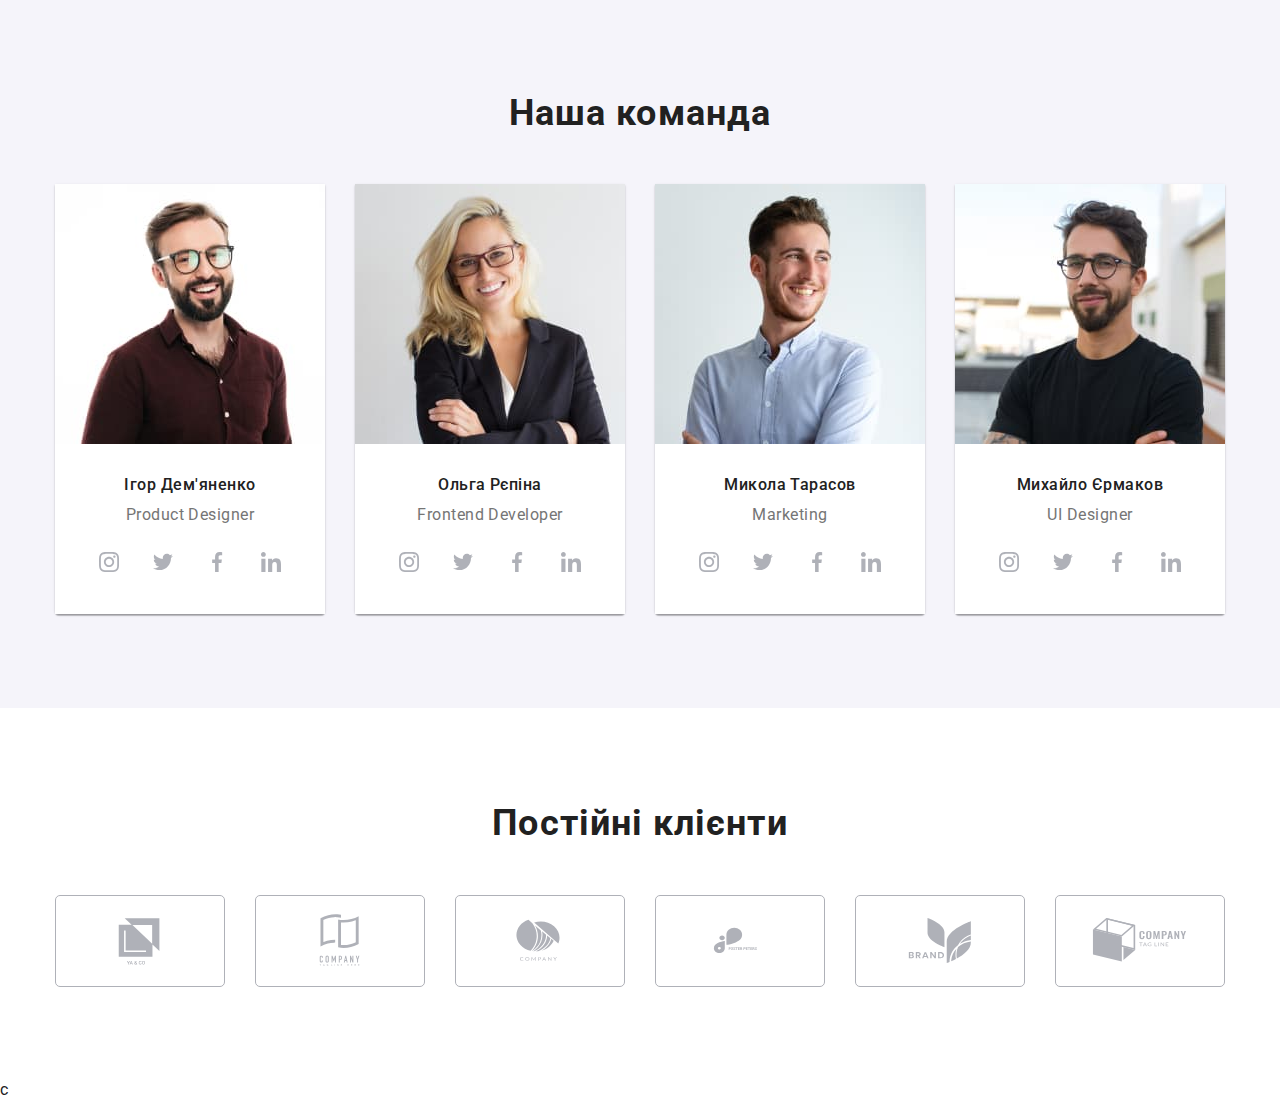
==== commit ecd5604d: "update link header" ====
--- a/index.html
+++ b/index.html
@@ -369,67 +369,6 @@
 
     <!-- Подвал сайта -->
 
-    <footer class="footer">
-      <div class="container">
-        <div>
-          <a href="./index.html" class="footer-logo"
-            >Web<span class="footer-logo-studio">Studio</span></a
-          >
-          <address class="address">
-            <ul class="footer-nav-list list">
-              <li class="footer-nav-item">
-                <a
-                  href="https://goo.gl/maps/Brkv2MQzdbHGvLkJ7"
-                  target="_blank"
-                  rel="noopener noreferrer nofollow"
-                  class="link-address link"
-                  >м. Київ, пр-т Лесі Українки, 26</a
-                >
-              </li>
-              <li class="footer-nav-item">
-                <a class="link" href="mailto:info@devstudio.com">info@devstudio.com</a>
-              </li>
-              <li class="footer-nav-item">
-                <a class="link" href="tel:+380961111111">+38 096 111 11 11</a>
-              </li>
-            </ul>
-          </address>
-        </div>
-
-        <div>
-          <p class="footer-social-title">приєднуйтесь</p>
-          <ul class="footer-social-list">
-            <li class="list">
-              <a href="#" class="footer-social-item">
-                <svg width="20" height="20" class="social-icon">
-                  <use href="./images/svg/icons.svg#icon-instagram"></use>
-                </svg>
-              </a>
-            </li>
-            <li class="list">
-              <a href="#" class="footer-social-item">
-                <svg width="20" height="20" class="social-icon">
-                  <use href="./images/svg/icons.svg#icon-twitter"></use>
-                </svg>
-              </a>
-            </li>
-            <li class="list">
-              <a href="#" class="footer-social-item">
-                <svg width="20" height="20" class="social-icon">
-                  <use href="./images/svg/icons.svg#icon-facebook"></use>
-                </svg>
-              </a>
-            </li>
-            <li class="list">
-              <a href="#" class="footer-social-item">
-                <svg width="20" height="20" class="social-icon">
-                  <use href="./images/svg/icons.svg#icon-linkedin"></use>
-                </svg>
-              </a>
-            </li>
-          </ul>
-        </div>
-      </div>
-    </footer>
+    c
   </body>
 </html>
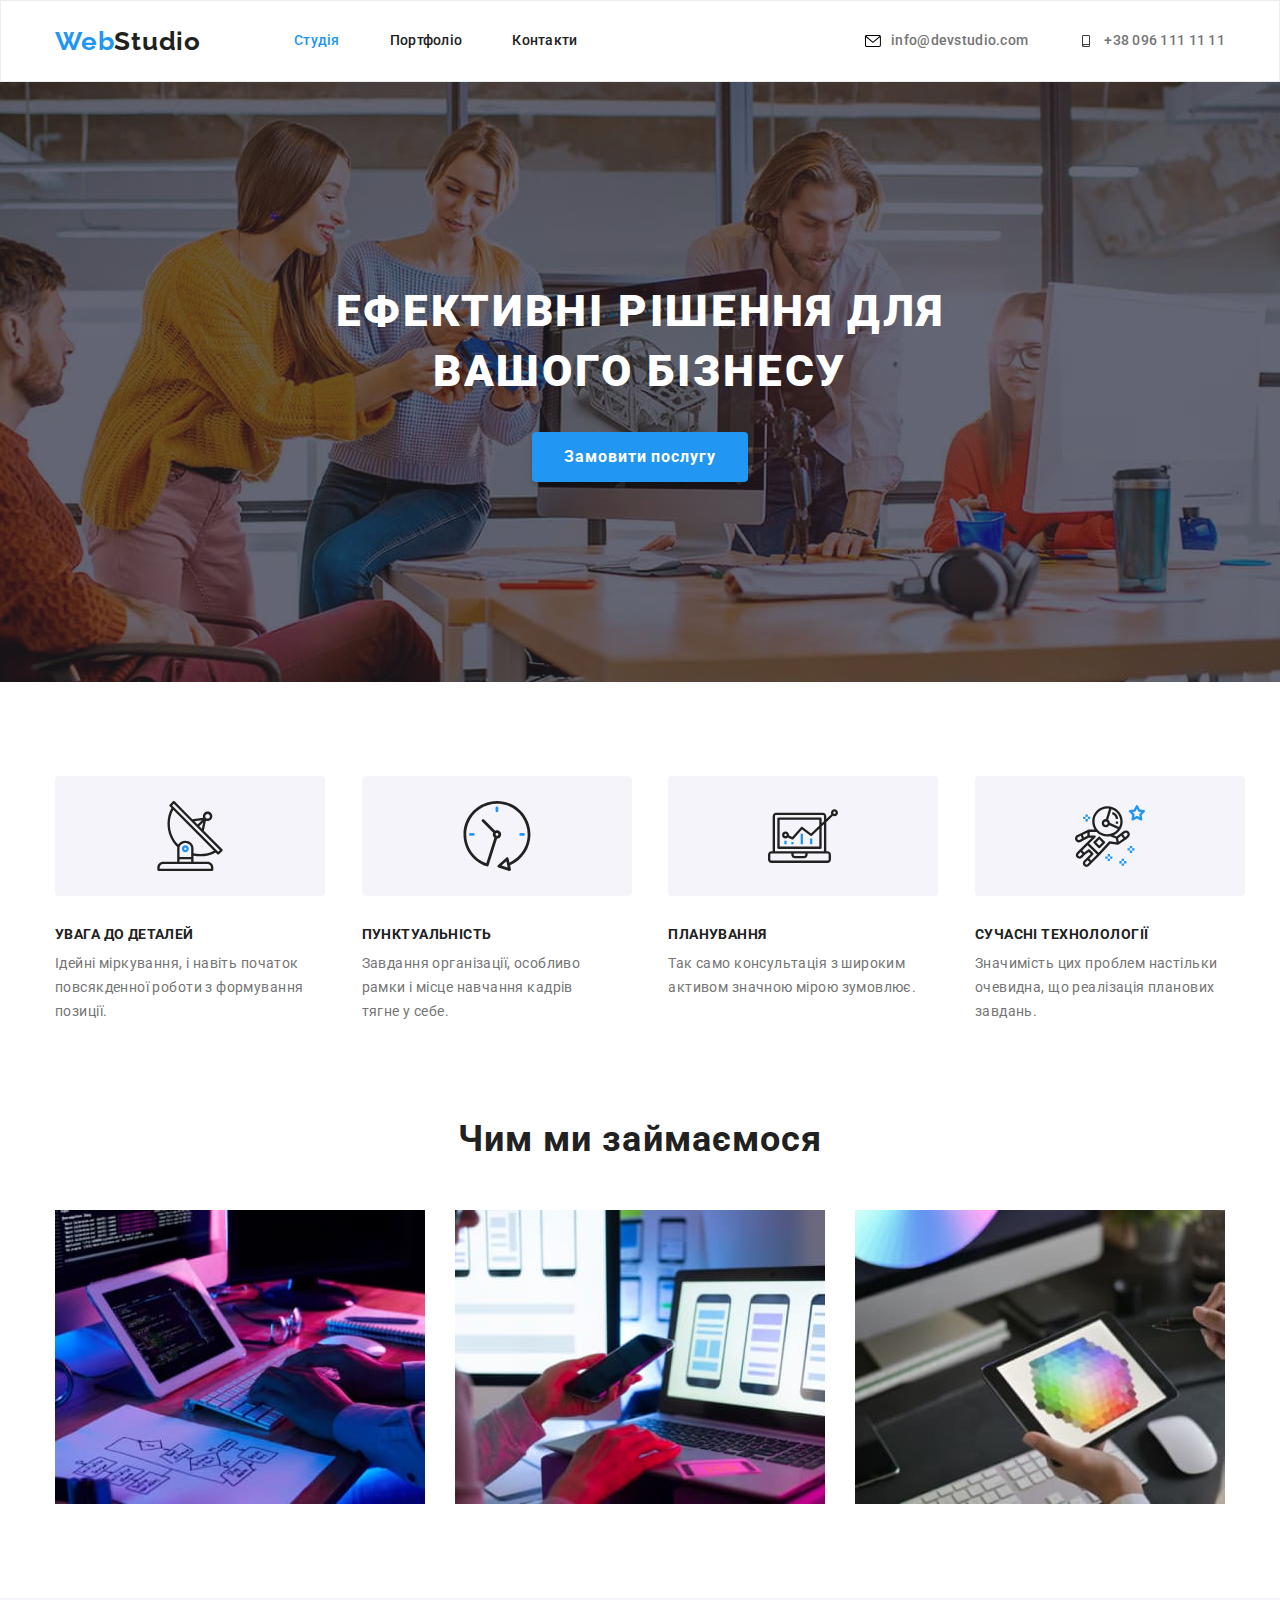
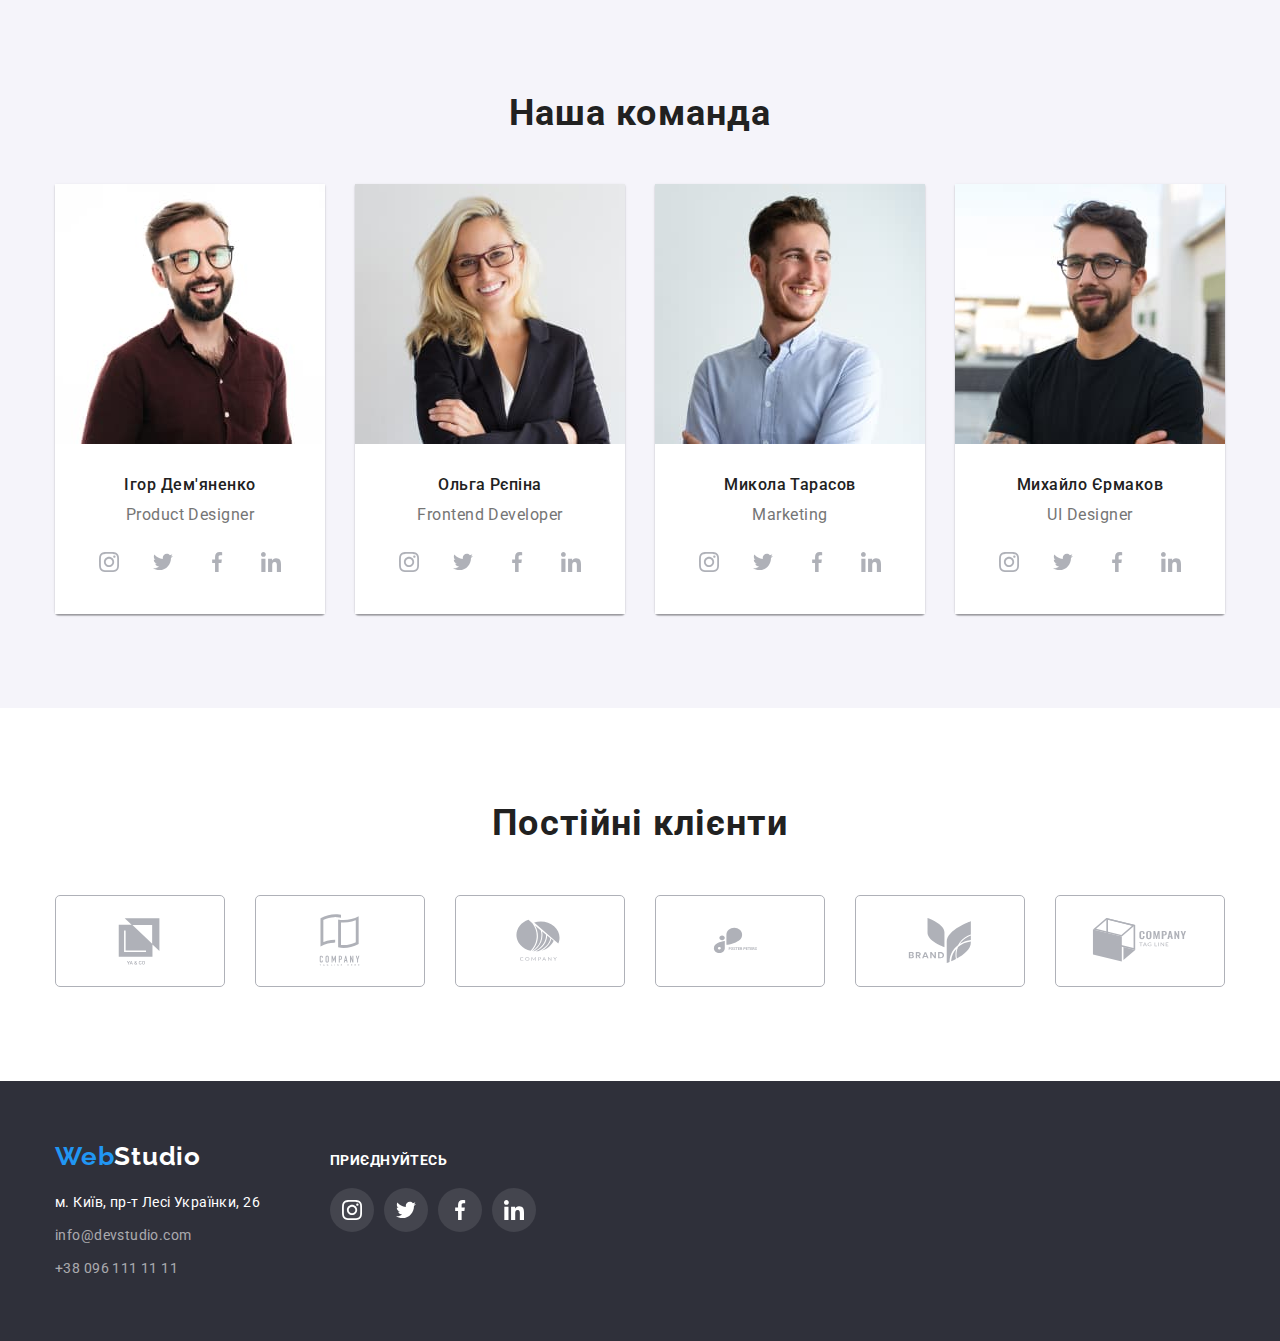
==== commit e294ade7: "update header footer" ====
--- a/index.html
+++ b/index.html
@@ -369,6 +369,67 @@
 
     <!-- Подвал сайта -->
 
-    c
+    <footer class="footer">
+      <div class="container">
+        <div>
+          <a href="./index.html" class="footer-logo"
+            >Web<span class="footer-logo-studio">Studio</span></a
+          >
+          <address class="address">
+            <ul class="footer-nav-list list">
+              <li class="footer-nav-item">
+                <a
+                  href="https://goo.gl/maps/Brkv2MQzdbHGvLkJ7"
+                  target="_blank"
+                  rel="noopener noreferrer nofollow"
+                  class="link-address link"
+                  >м. Київ, пр-т Лесі Українки, 26</a
+                >
+              </li>
+              <li class="footer-nav-item">
+                <a class="link" href="mailto:info@devstudio.com">info@devstudio.com</a>
+              </li>
+              <li class="footer-nav-item">
+                <a class="link" href="tel:+380961111111">+38 096 111 11 11</a>
+              </li>
+            </ul>
+          </address>
+        </div>
+
+        <div>
+          <p class="footer-social-title">приєднуйтесь</p>
+          <ul class="footer-social-list">
+            <li class="list">
+              <a href="#" class="footer-social-item">
+                <svg width="20" height="20" class="social-icon">
+                  <use href="./images/svg/icons.svg#icon-instagram"></use>
+                </svg>
+              </a>
+            </li>
+            <li class="list">
+              <a href="#" class="footer-social-item">
+                <svg width="20" height="20" class="social-icon">
+                  <use href="./images/svg/icons.svg#icon-twitter"></use>
+                </svg>
+              </a>
+            </li>
+            <li class="list">
+              <a href="#" class="footer-social-item">
+                <svg width="20" height="20" class="social-icon">
+                  <use href="./images/svg/icons.svg#icon-facebook"></use>
+                </svg>
+              </a>
+            </li>
+            <li class="list">
+              <a href="#" class="footer-social-item">
+                <svg width="20" height="20" class="social-icon">
+                  <use href="./images/svg/icons.svg#icon-linkedin"></use>
+                </svg>
+              </a>
+            </li>
+          </ul>
+        </div>
+      </div>
+    </footer>
   </body>
 </html>
